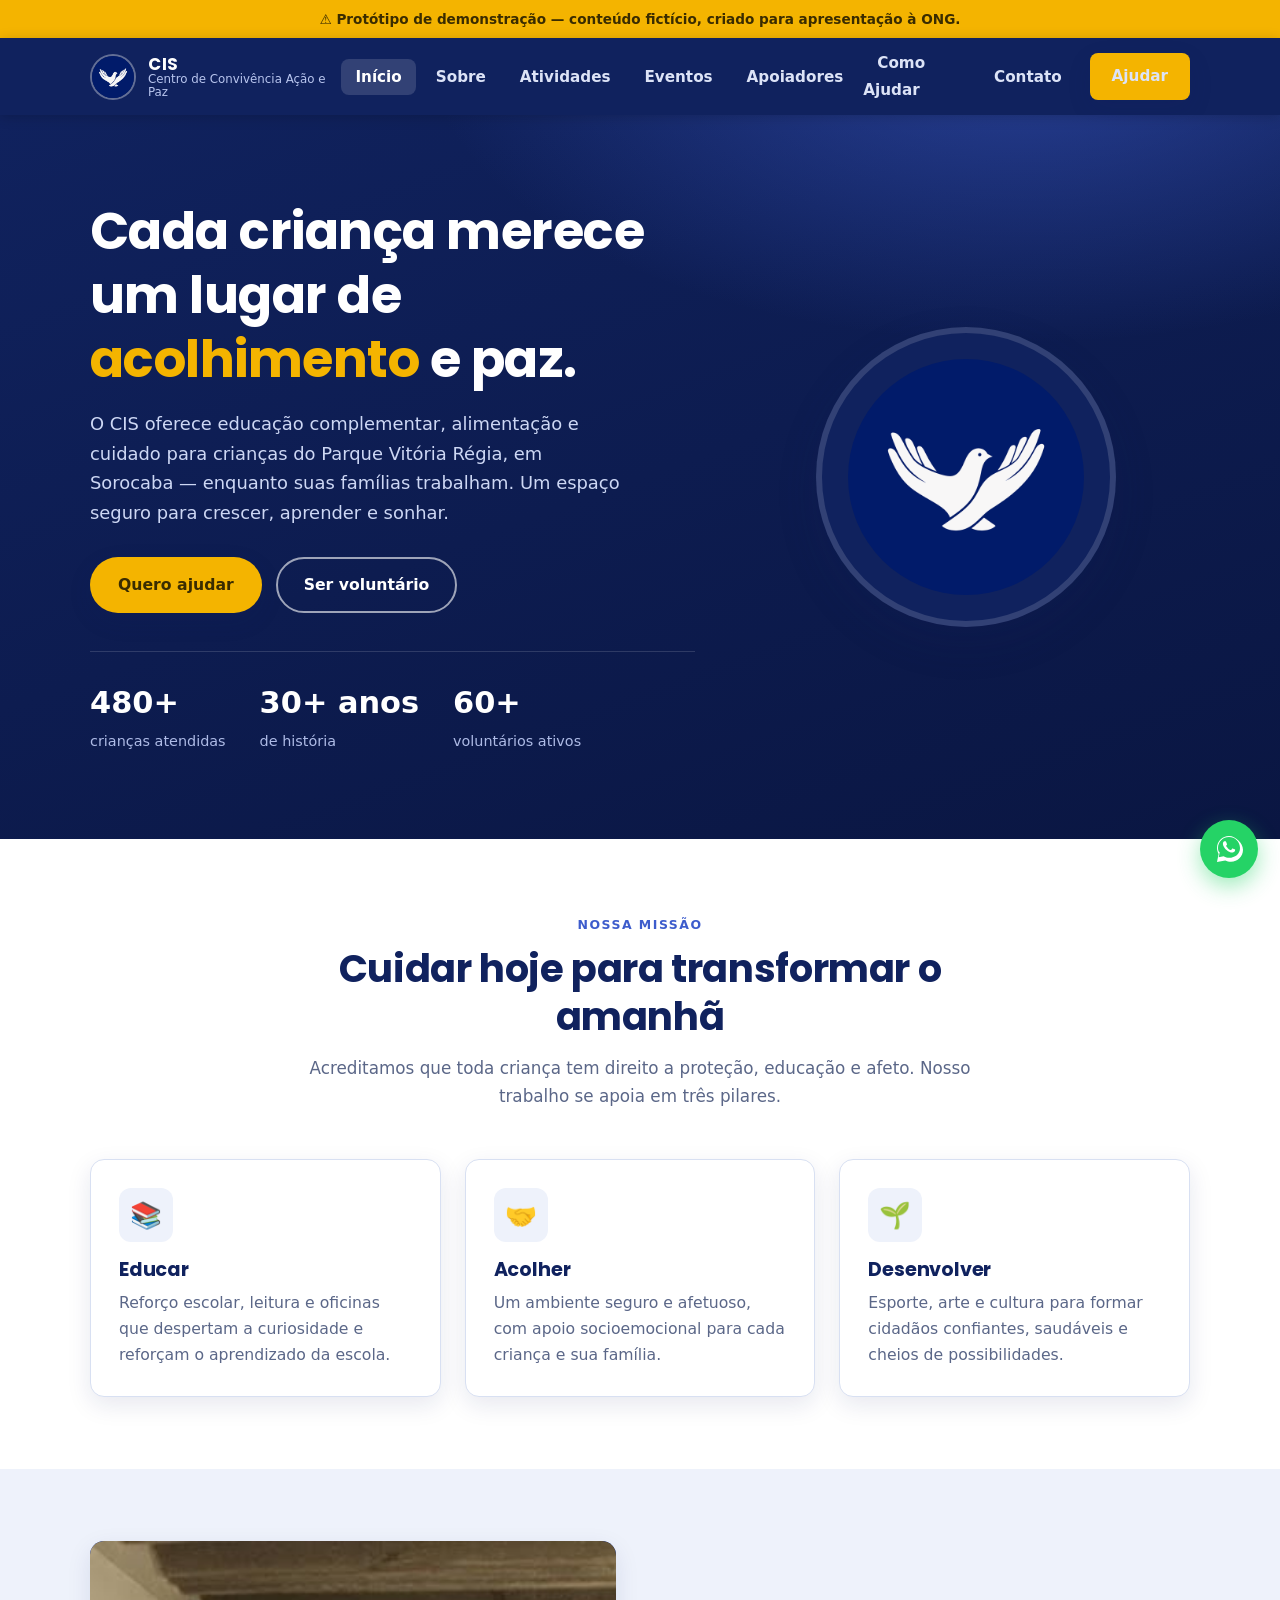
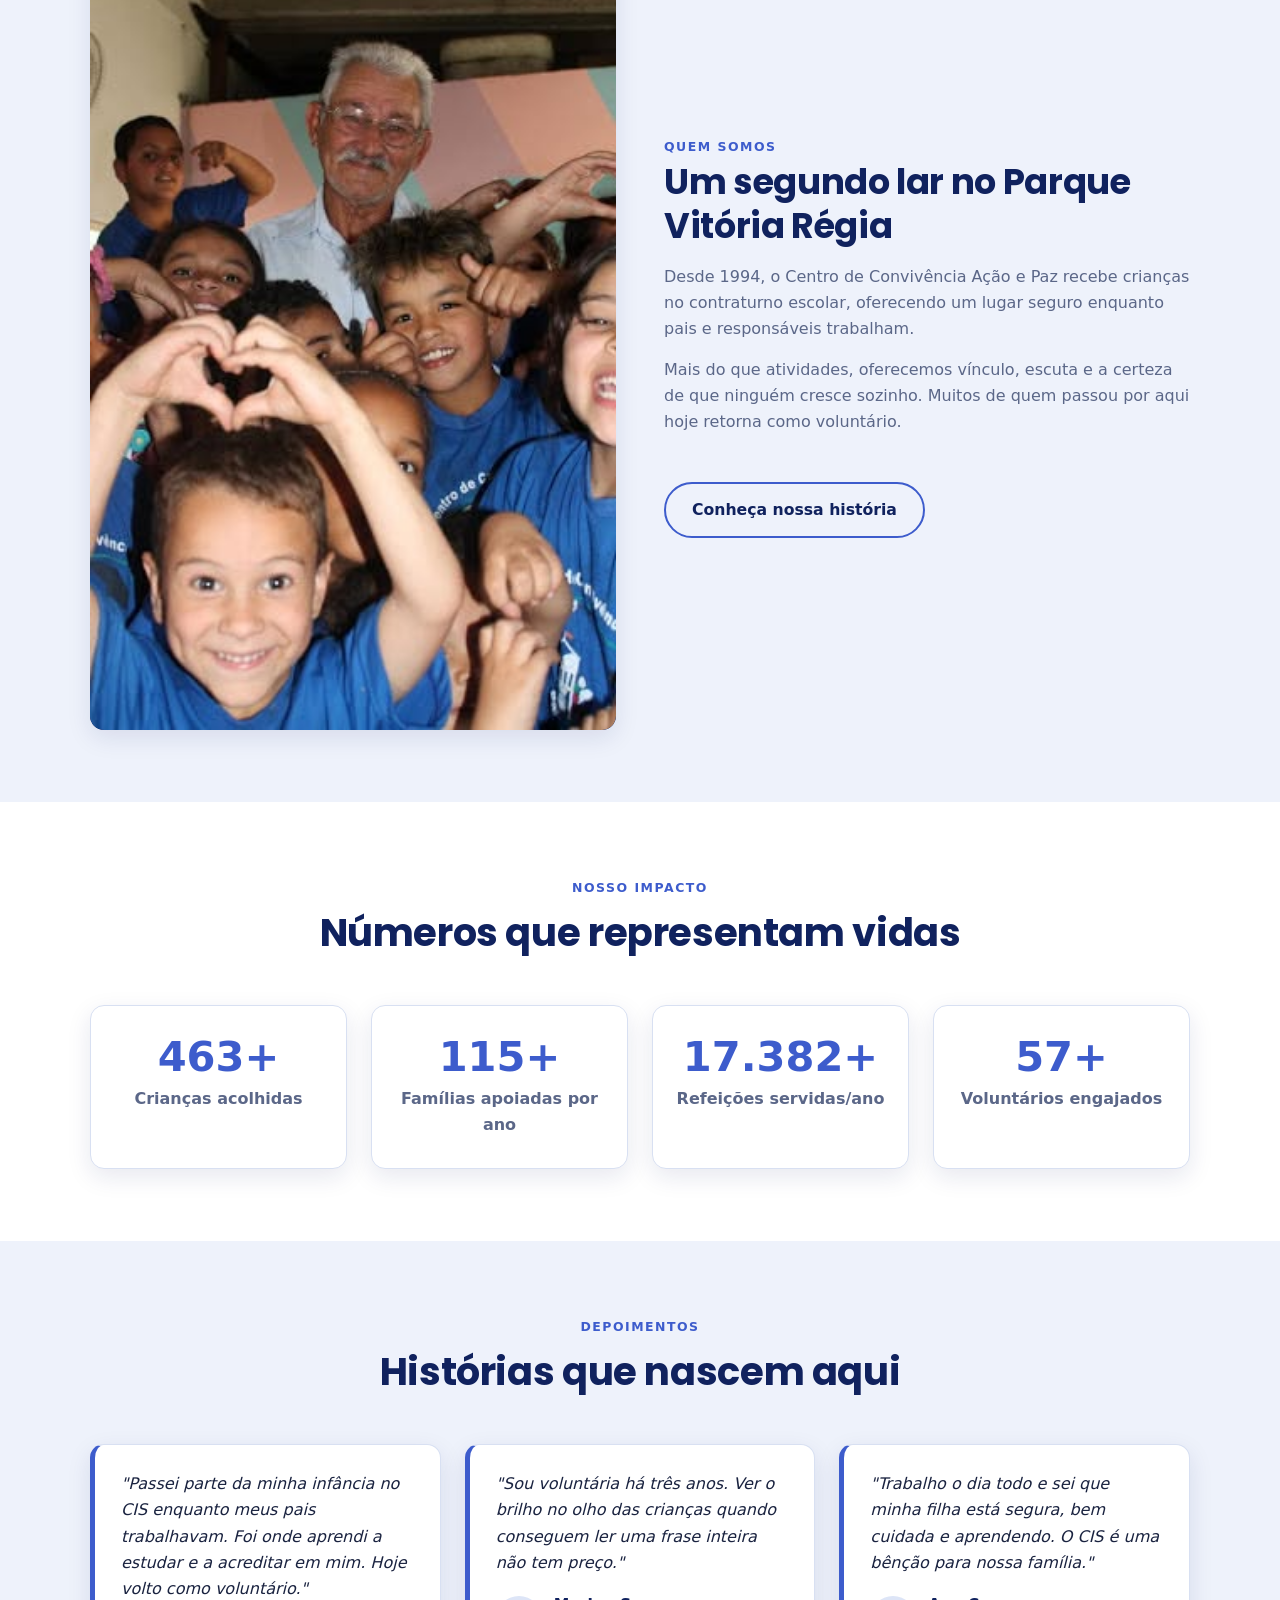
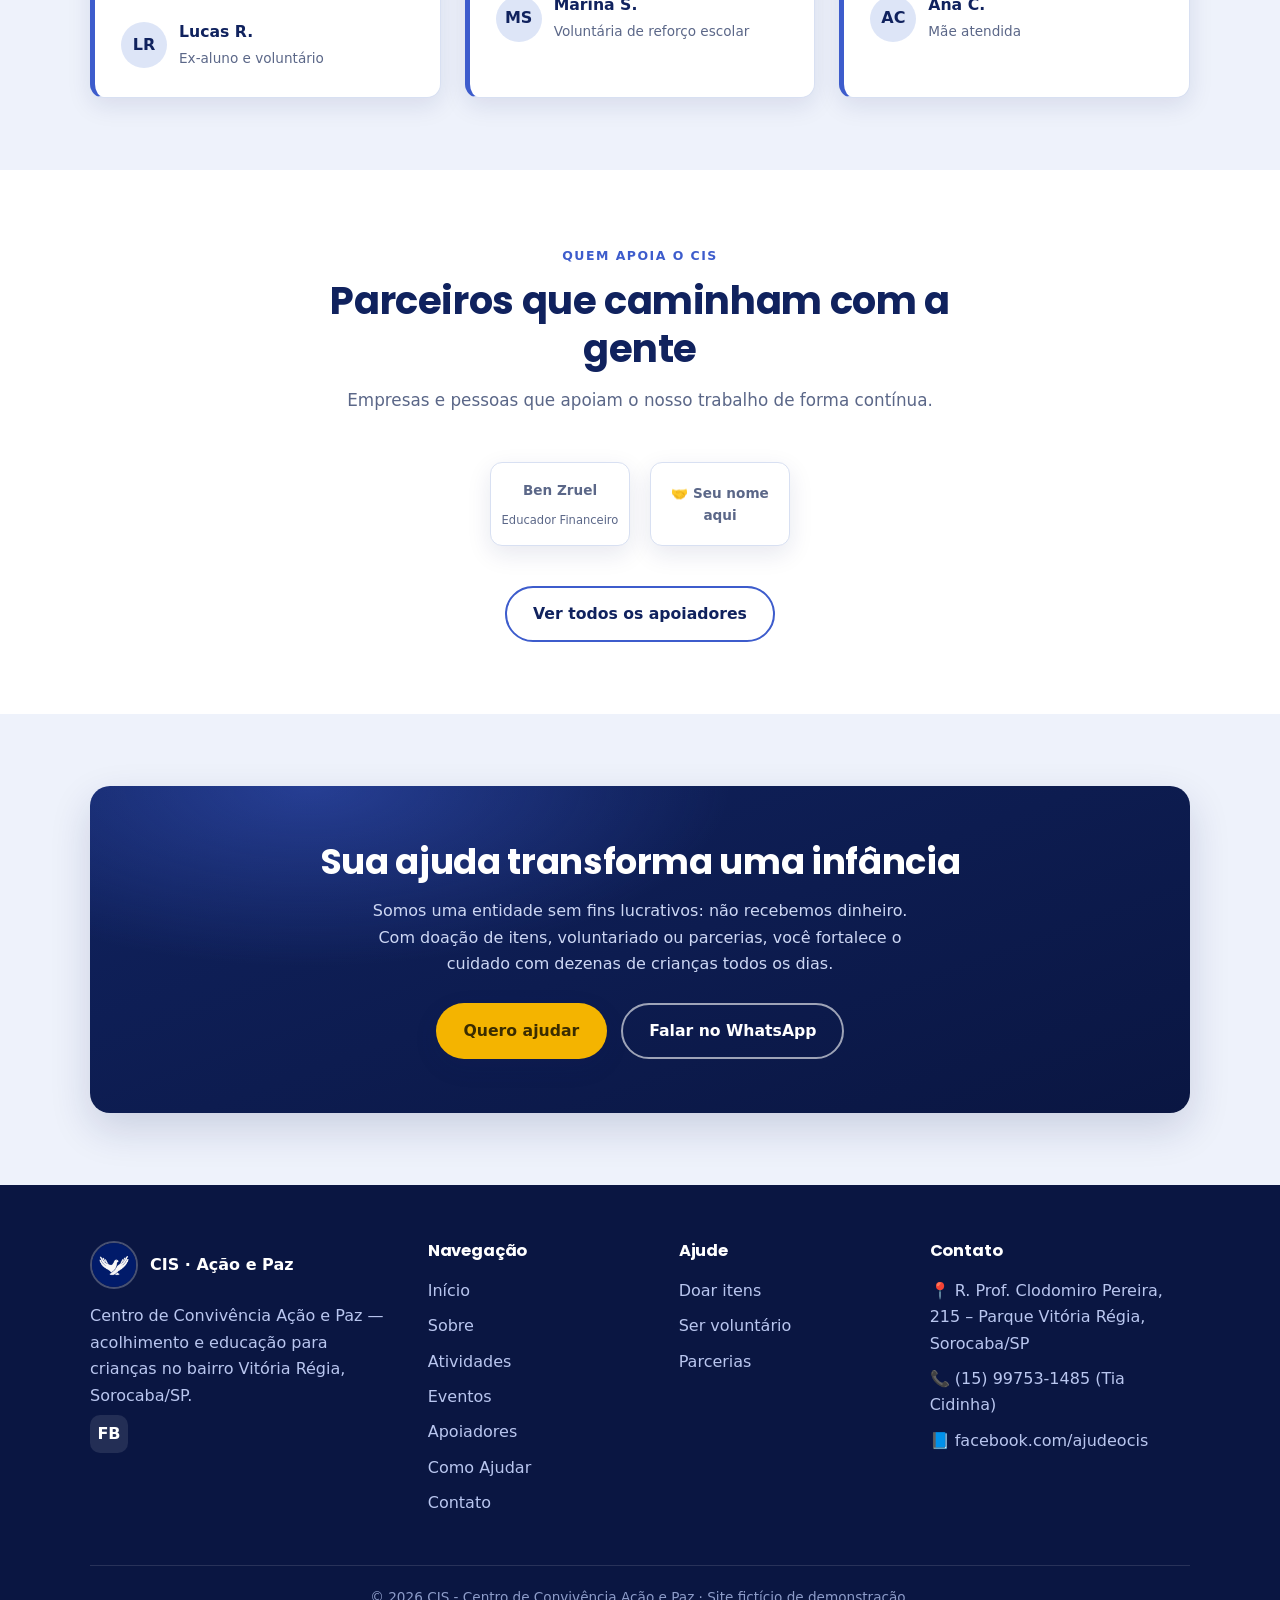
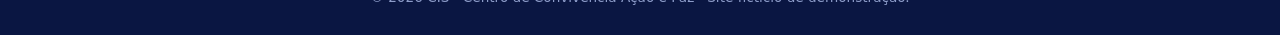
==== index.html @ 0ff36f20 "alteração de estruturas , index, nomes do site" ====
<!DOCTYPE html>
<html lang="pt-BR">
<head>
  <meta charset="UTF-8" />
  <meta name="viewport" content="width=device-width, initial-scale=1.0" />
  <title>Início · CIS - Centro de Convivência Ação e Paz</title>
  <meta name="description" content="Centro de Convivência Ação e Paz — acolhimento, educação e cuidado para crianças. (Site fictício de demonstração.)" />
  <link rel="icon" type="image/png" href="imagens/logo.png" />
  <meta property="og:type" content="website" />
  <meta property="og:locale" content="pt_BR" />
  <meta property="og:site_name" content="CIS - Centro de Convivência Ação e Paz" />
  <meta property="og:title" content="CIS - Centro de Convivência Ação e Paz" />
  <meta property="og:description" content="Acolhimento, educação e cuidado para crianças no Parque Vitória Régia, Sorocaba/SP desde 1994. Conheça e ajude o CIS." />
  <meta property="og:url" content="https://luanrennanb15.github.io/Ong-Centro-de-convivencia-acao-e-paz/" />
  <meta property="og:image" content="https://luanrennanb15.github.io/Ong-Centro-de-convivencia-acao-e-paz/imagens/logo.png" />
  <meta property="og:image:alt" content="Logo do CIS — pomba formada por duas mãos" />
  <meta name="twitter:card" content="summary_large_image" />
  <meta name="twitter:title" content="CIS - Centro de Convivência Ação e Paz" />
  <meta name="twitter:description" content="Acolhimento e cuidado para crianças em Sorocaba/SP desde 1994." />
  <meta name="twitter:image" content="https://luanrennanb15.github.io/Ong-Centro-de-convivencia-acao-e-paz/imagens/logo.png" />
  <script type="application/ld+json">
  {
    "@context": "https://schema.org",
    "@type": "NGO",
    "name": "CIS - Centro de Convivência Ação e Paz",
    "alternateName": "Ação e Paz",
    "url": "https://luanrennanb15.github.io/Ong-Centro-de-convivencia-acao-e-paz/",
    "logo": "https://luanrennanb15.github.io/Ong-Centro-de-convivencia-acao-e-paz/imagens/logo.png",
    "image": "https://luanrennanb15.github.io/Ong-Centro-de-convivencia-acao-e-paz/imagens/logo.png",
    "description": "Entidade sem fins lucrativos que acolhe e cuida de crianças no Parque Vitória Régia, em Sorocaba/SP, desde 1994.",
    "foundingDate": "1994",
    "telephone": "+5515997531485",
    "sameAs": ["https://www.facebook.com/ajudeocis/"],
    "address": {
      "@type": "PostalAddress",
      "streetAddress": "R. Prof. Clodomiro Pereira, 215",
      "addressLocality": "Sorocaba",
      "addressRegion": "SP",
      "postalCode": "18078-369",
      "addressCountry": "BR"
    },
    "areaServed": "Sorocaba, SP"
  }
  </script>
  <link rel="stylesheet" href="css/estilo.css" />
</head>
<body>

  <div class="aviso-proto">⚠️ Protótipo de demonstração — conteúdo fictício, criado para apresentação à ONG.</div>

  <!-- CABEÇALHO -->
  <header class="site-header">
    <nav class="nav">
      <a href="index.html" class="brand">
        <img src="imagens/logo.png" alt="Logo CIS - pomba formada por duas mãos" />
        <span class="brand-text">
          <strong>CIS</strong>
          <span>Centro de Convivência Ação e Paz</span>
        </span>
      </a>
      <button class="nav-toggle" aria-label="Abrir menu"><span></span><span></span><span></span></button>
      <ul class="nav-links">
        <li><a href="index.html" class="active">Início</a></li>
        <li><a href="sobre.html">Sobre</a></li>
        <li><a href="atividades.html">Atividades</a></li><li><a href="eventos.html">Eventos</a></li><li><a href="apoiadores.html">Apoiadores</a></li>
        <li><a href="como-ajudar.html">Como Ajudar</a></li>
        <li><a href="contato.html">Contato</a></li>
        <li><a href="como-ajudar.html" class="btn btn-gold">Ajudar</a></li>
      </ul>
    </nav>
  </header>

  <!-- HERO -->
  <section class="hero">
    <div class="container hero-grid">
      <div>
        <h1>Cada criança merece um lugar de <span class="hl">acolhimento</span> e paz.</h1>
        <p>O CIS oferece educação complementar, alimentação e cuidado para crianças do Parque Vitória Régia, em Sorocaba — enquanto suas famílias trabalham. Um espaço seguro para crescer, aprender e sonhar.</p>
        <div class="hero-cta">
          <a href="como-ajudar.html" class="btn btn-gold">Quero ajudar</a>
          <a href="como-ajudar.html#voluntariado" class="btn btn-outline">Ser voluntário</a>
        </div>
        <div class="hero-stats">
          <div><strong data-count="480" data-suffix="+">0</strong><span>crianças atendidas</span></div>
          <div><strong data-count="30" data-suffix="+ anos">0</strong><span>de história</span></div>
          <div><strong data-count="60" data-suffix="+">0</strong><span>voluntários ativos</span></div>
        </div>
      </div>
      <div class="hero-art">
        <div class="logo-badge">
          <img src="imagens/logo.png" alt="Logo CIS" />
        </div>
      </div>
    </div>
  </section>

  <!-- MISSÃO / PILARES -->
  <section>
    <div class="container">
      <div class="section-head">
        <span class="eyebrow">Nossa missão</span>
        <h2>Cuidar hoje para transformar o amanhã</h2>
        <p>Acreditamos que toda criança tem direito a proteção, educação e afeto. Nosso trabalho se apoia em três pilares.</p>
      </div>
      <div class="grid grid-3">
        <div class="card">
          <div class="ico">📚</div>
          <h3>Educar</h3>
          <p>Reforço escolar, leitura e oficinas que despertam a curiosidade e reforçam o aprendizado da escola.</p>
        </div>
        <div class="card">
          <div class="ico">🤝</div>
          <h3>Acolher</h3>
          <p>Um ambiente seguro e afetuoso, com apoio socioemocional para cada criança e sua família.</p>
        </div>
        <div class="card">
          <div class="ico">🌱</div>
          <h3>Desenvolver</h3>
          <p>Esporte, arte e cultura para formar cidadãos confiantes, saudáveis e cheios de possibilidades.</p>
        </div>
      </div>
    </div>
  </section>

  <!-- SOBRE (resumo) -->
  <section class="section-tint">
    <div class="container split">
      <div class="media" style="padding:0;min-height:340px;">
        <img src="imagens/tiocarlos2.jpg" alt="Tio Carlos rodeado das crianças do CIS, que fazem corações com as mãos" style="width:100%;height:100%;min-height:340px;object-fit:cover;border-radius:var(--radius);" />
      </div>
      <div>
        <span class="eyebrow" style="color:var(--accent);font-weight:700;text-transform:uppercase;letter-spacing:.12em;font-size:.78rem;">Quem somos</span>
        <h2>Um segundo lar no Parque Vitória Régia</h2>
        <p>Desde 1994, o Centro de Convivência Ação e Paz recebe crianças no contraturno escolar, oferecendo um lugar seguro enquanto pais e responsáveis trabalham.</p>
        <p>Mais do que atividades, oferecemos vínculo, escuta e a certeza de que ninguém cresce sozinho. Muitos de quem passou por aqui hoje retorna como voluntário.</p>
        <a href="sobre.html" class="btn btn-outline-navy mt-32">Conheça nossa história</a>
      </div>
    </div>
  </section>

  <!-- IMPACTO -->
  <section>
    <div class="container">
      <div class="section-head">
        <span class="eyebrow">Nosso impacto</span>
        <h2>Números que representam vidas</h2>
      </div>
      <div class="stats">
        <div class="stat"><div class="num" data-count="480" data-suffix="+">0</div><div class="lbl">Crianças acolhidas</div></div>
        <div class="stat"><div class="num" data-count="120" data-suffix="+">0</div><div class="lbl">Famílias apoiadas por ano</div></div>
        <div class="stat"><div class="num" data-count="18000" data-suffix="+">0</div><div class="lbl">Refeições servidas/ano</div></div>
        <div class="stat"><div class="num" data-count="60" data-suffix="+">0</div><div class="lbl">Voluntários engajados</div></div>
      </div>
    </div>
  </section>

  <!-- DEPOIMENTOS -->
  <section class="section-tint">
    <div class="container">
      <div class="section-head">
        <span class="eyebrow">Depoimentos</span>
        <h2>Histórias que nascem aqui</h2>
      </div>
      <div class="grid grid-3">
        <div class="quote">
          <p>"Passei parte da minha infância no CIS enquanto meus pais trabalhavam. Foi onde aprendi a estudar e a acreditar em mim. Hoje volto como voluntário."</p>
          <div class="who"><div class="av">LR</div><div><strong>Lucas R.</strong><span>Ex-aluno e voluntário</span></div></div>
        </div>
        <div class="quote">
          <p>"Sou voluntária há três anos. Ver o brilho no olho das crianças quando conseguem ler uma frase inteira não tem preço."</p>
          <div class="who"><div class="av">MS</div><div><strong>Marina S.</strong><span>Voluntária de reforço escolar</span></div></div>
        </div>
        <div class="quote">
          <p>"Trabalho o dia todo e sei que minha filha está segura, bem cuidada e aprendendo. O CIS é uma bênção para nossa família."</p>
          <div class="who"><div class="av">AC</div><div><strong>Ana C.</strong><span>Mãe atendida</span></div></div>
        </div>
      </div>
    </div>
  </section>

  <!-- QUEM APOIA -->
  <section>
    <div class="container">
      <div class="section-head">
        <span class="eyebrow">Quem apoia o CIS</span>
        <h2>Parceiros que caminham com a gente</h2>
        <p>Empresas e pessoas que apoiam o nosso trabalho de forma contínua.</p>
      </div>
      <div class="partners-strip">
        <div class="partner-logo">Ben Zruel<br /><span style="font-weight:400;font-size:.72rem;color:var(--muted);">Educador Financeiro</span></div>
        <div class="partner-logo" style="color:var(--muted);">🤝 Seu nome aqui</div>
      </div>
      <div class="text-center mt-40"><a href="apoiadores.html" class="btn btn-outline-navy">Ver todos os apoiadores</a></div>
    </div>
  </section>

  <!-- CTA -->
  <section class="section-tint">
    <div class="container">
      <div class="cta-band">
        <h2>Sua ajuda transforma uma infância</h2>
        <p>Somos uma entidade sem fins lucrativos: não recebemos dinheiro. Com doação de itens, voluntariado ou parcerias, você fortalece o cuidado com dezenas de crianças todos os dias.</p>
        <div class="hero-cta">
          <a href="como-ajudar.html" class="btn btn-gold">Quero ajudar</a>
          <a href="https://wa.me/5515997531485?text=Ol%C3%A1!%20Entrei%20no%20site%20do%20CIS%20e%20gostaria%20de%20conversar." target="_blank" rel="noopener" class="btn btn-outline">Falar no WhatsApp</a>
        </div>
      </div>
    </div>
  </section>

  <!-- RODAPÉ -->
  <footer class="site-footer">
    <div class="container">
      <div class="footer-grid">
        <div>
          <div class="footer-brand">
            <img src="imagens/logo.png" alt="Logo CIS" />
            <strong>CIS · Ação e Paz</strong>
          </div>
          <p>Centro de Convivência Ação e Paz — acolhimento e educação para crianças no bairro Vitória Régia, Sorocaba/SP.</p>
          <div class="socials">
            <a href="https://www.facebook.com/ajudeocis/" target="_blank" rel="noopener" title="Facebook do CIS">FB</a>
          </div>
        </div>
        <div>
          <h4>Navegação</h4>
          <ul>
            <li><a href="index.html">Início</a></li>
            <li><a href="sobre.html">Sobre</a></li>
            <li><a href="atividades.html">Atividades</a></li><li><a href="eventos.html">Eventos</a></li><li><a href="apoiadores.html">Apoiadores</a></li>
            <li><a href="como-ajudar.html">Como Ajudar</a></li>
            <li><a href="contato.html">Contato</a></li>
          </ul>
        </div>
        <div>
          <h4>Ajude</h4>
          <ul>
            <li><a href="como-ajudar.html#itens">Doar itens</a></li>
            <li><a href="como-ajudar.html#voluntariado">Ser voluntário</a></li>
            <li><a href="como-ajudar.html#parcerias">Parcerias</a></li>
          </ul>
        </div>
        <div>
          <h4>Contato</h4>
          <ul>
            <li>📍 R. Prof. Clodomiro Pereira, 215 – Parque Vitória Régia, Sorocaba/SP</li>
            <li>📞 <a href="https://wa.me/5515997531485" target="_blank" rel="noopener">(15) 99753-1485</a> (Tia Cidinha)</li>
            <li>📘 <a href="https://www.facebook.com/ajudeocis/" target="_blank" rel="noopener">facebook.com/ajudeocis</a></li>
          </ul>
        </div>
      </div>
      <div class="footer-bottom">
        © <span id="ano">2026</span> CIS - Centro de Convivência Ação e Paz · Site fictício de demonstração.
      </div>
    </div>
  </footer>

  <!-- WHATSAPP FLUTUANTE -->
  <a class="whatsapp-float" href="https://wa.me/5515997531485?text=Ol%C3%A1!%20Vim%20pelo%20site%20do%20CIS%20e%20gostaria%20de%20ajudar." target="_blank" rel="noopener" title="Fale com o CIS no WhatsApp (Tia Cidinha)">
    <svg viewBox="0 0 32 32"><path d="M16 3C9.4 3 4 8.4 4 15c0 2.1.6 4.1 1.6 5.9L4 29l8.3-1.6c1.7.9 3.6 1.4 5.7 1.4 6.6 0 12-5.4 12-12S22.6 3 16 3zm0 21.8c-1.8 0-3.5-.5-5-1.3l-.4-.2-4.9 1 1-4.8-.3-.4C5.5 18.4 5 16.7 5 15 5 8.9 9.9 4 16 4s11 4.9 11 11-4.9 9.8-11 9.8zm6-8.2c-.3-.2-1.9-1-2.2-1.1-.3-.1-.5-.2-.7.2-.2.3-.8 1-.9 1.2-.2.2-.3.2-.6.1-.3-.2-1.4-.5-2.6-1.6-1-.9-1.6-1.9-1.8-2.3-.2-.3 0-.5.1-.6.1-.1.3-.3.4-.5.1-.2.2-.3.3-.5.1-.2 0-.4 0-.5-.1-.2-.7-1.7-1-2.3-.2-.6-.5-.5-.7-.5h-.6c-.2 0-.5.1-.8.4-.3.3-1 1-1 2.5s1.1 2.9 1.2 3.1c.2.2 2.1 3.3 5.1 4.6.7.3 1.3.5 1.7.6.7.2 1.4.2 1.9.1.6-.1 1.9-.8 2.1-1.5.3-.7.3-1.4.2-1.5-.1-.2-.3-.2-.6-.4z"/></svg>
  </a>

  <script src="js/script.js"></script>
</body>
</html>
---- css/estilo.css ----
@import url('https://fonts.googleapis.com/css2?family=Poppins:wght@500;600;700;800&display=swap');

/* =========================================================
   CIS - Centro de Convivência Ação e Paz
   Folha de estilo compartilhada (protótipo fictício)
   Paleta: azul-marinho + branco
   ========================================================= */

:root {
  --navy:        #10225e;   /* azul-marinho principal (fundo da logo) */
  --navy-dark:   #0a1642;   /* azul mais escuro (rodapé, hover) */
  --navy-soft:   #1c3488;   /* azul médio */
  --accent:      #3d5ccc;   /* azul de destaque (botões/links) */
  --accent-2:    #f4b400;   /* dourado suave para chamadas de doação */
  --tint:        #eef2fb;   /* fundo claro azulado */
  --tint-2:      #dde5f7;
  --text:        #1a2340;   /* texto principal */
  --muted:       #5b6788;   /* texto secundário */
  --white:       #ffffff;
  --border:      #d8e0f2;
  --shadow:      0 8px 24px rgba(16, 34, 94, .10);
  --shadow-lg:   0 16px 40px rgba(16, 34, 94, .16);
  --radius:      14px;
  --maxw:        1140px;
  --whatsapp:    #25d366;
  --font-head:   "Poppins", "Segoe UI", system-ui, sans-serif;
}

/* ---------- Reset básico ---------- */
* { margin: 0; padding: 0; box-sizing: border-box; }

html { scroll-behavior: smooth; }

body {
  font-family: "Segoe UI", system-ui, -apple-system, Roboto, Arial, sans-serif;
  color: var(--text);
  background: var(--white);
  line-height: 1.65;
  -webkit-font-smoothing: antialiased;
  overflow-x: clip;            /* impede rolagem/corte horizontal sem quebrar o cabeçalho fixo */
  overflow-wrap: break-word;   /* quebra palavras muito longas (e-mails, links) no lugar de estourar */
}

img { max-width: 100%; display: block; }

a { color: var(--accent); text-decoration: none; }
a:hover { text-decoration: underline; }

h1, h2, h3, h4 { line-height: 1.25; color: var(--navy); font-weight: 700; font-family: var(--font-head); letter-spacing: -.01em; }

.container {
  width: 100%;
  max-width: var(--maxw);
  margin: 0 auto;
  padding: 0 20px;
}

section { padding: 72px 0; }

.section-tint { background: var(--tint); }

.section-head { text-align: center; max-width: 720px; margin: 0 auto 48px; }
.section-head .eyebrow {
  display: inline-block;
  color: var(--accent);
  font-weight: 700;
  letter-spacing: .12em;
  text-transform: uppercase;
  font-size: .78rem;
  margin-bottom: 10px;
}
.section-head h2 { font-size: clamp(1.7rem, 3.4vw, 2.4rem); }
.section-head p { color: var(--muted); margin-top: 14px; font-size: 1.05rem; }

/* ---------- Aviso de protótipo ---------- */
.aviso-proto {
  background: var(--accent-2);
  color: #3a2c00;
  text-align: center;
  font-size: .85rem;
  font-weight: 600;
  padding: 8px 16px;
}

/* ---------- Botões ---------- */
.btn {
  display: inline-block;
  padding: 13px 26px;
  border-radius: 999px;
  font-weight: 700;
  font-size: .98rem;
  cursor: pointer;
  border: 2px solid transparent;
  transition: transform .15s ease, box-shadow .15s ease, background .2s ease;
  text-align: center;
}
.btn:hover { text-decoration: none; transform: translateY(-2px); }
.btn-primary { background: var(--accent); color: #fff; box-shadow: var(--shadow); }
.btn-primary:hover { background: var(--navy-soft); }
.btn-gold { background: var(--accent-2); color: #3a2c00; box-shadow: var(--shadow); }
.btn-gold:hover { background: #e0a600; }
.btn-outline { background: transparent; color: #fff; border-color: rgba(255,255,255,.6); }
.btn-outline:hover { background: rgba(255,255,255,.12); }
.btn-outline-navy { background: transparent; color: var(--navy); border-color: var(--accent); }
.btn-outline-navy:hover { background: var(--accent); color: #fff; }

/* ---------- Cabeçalho / Navegação ---------- */
.site-header {
  position: sticky;
  top: 0;
  z-index: 100;
  background: var(--navy);
  box-shadow: 0 2px 12px rgba(0,0,0,.18);
}
.nav {
  display: flex;
  align-items: center;
  justify-content: space-between;
  padding: 12px 20px;
  max-width: var(--maxw);
  margin: 0 auto;
}
.brand { display: flex; align-items: center; gap: 12px; }
.brand img {
  width: 46px; height: 46px;
  border-radius: 50%;
  border: 2px solid rgba(255,255,255,.35);
  background: var(--navy);
}
.brand .brand-text { display: flex; flex-direction: column; line-height: 1.1; }
.brand .brand-text strong { color: #fff; font-size: 1.05rem; letter-spacing: .5px; font-family: var(--font-head); }
.brand .brand-text span { color: #b9c6ef; font-size: .74rem; }

.nav-links { display: flex; align-items: center; gap: 6px; list-style: none; }
.nav-links a {
  color: #dce3f7;
  padding: 9px 14px;
  border-radius: 8px;
  font-weight: 600;
  font-size: .95rem;
  transition: background .2s, color .2s;
}
.nav-links a:hover { background: rgba(255,255,255,.10); color: #fff; text-decoration: none; }
.nav-links a.active { color: #fff; background: rgba(255,255,255,.14); }
.nav-links .btn { padding: 9px 20px; margin-left: 8px; }

.nav-toggle {
  display: none;
  flex-direction: column;
  gap: 5px;
  background: none;
  border: 0;
  cursor: pointer;
  padding: 6px;
}
.nav-toggle span {
  width: 26px; height: 3px;
  background: #fff;
  border-radius: 2px;
  transition: .3s;
}

/* ---------- Hero ---------- */
.hero {
  background:
    radial-gradient(1000px 500px at 80% -10%, rgba(61,92,204,.55), transparent 60%),
    linear-gradient(160deg, var(--navy) 0%, var(--navy-dark) 100%);
  color: #fff;
  padding: 84px 0;
  overflow: hidden;
}
.hero-grid {
  display: grid;
  grid-template-columns: 1.15fr .85fr;
  gap: 48px;
  align-items: center;
}
.hero h1 {
  color: #fff;
  font-size: clamp(2rem, 4.6vw, 3.2rem);
  margin-bottom: 18px;
}
.hero h1 .hl { color: var(--accent-2); }
.hero p { color: #cdd7f4; font-size: 1.12rem; max-width: 540px; margin-bottom: 30px; }
.hero-cta { display: flex; flex-wrap: wrap; gap: 14px; }
.hero-art { display: flex; justify-content: center; }
.hero-art .logo-badge {
  width: 300px; height: 300px;
  border-radius: 50%;
  background: var(--navy);
  border: 6px solid rgba(255,255,255,.14);
  box-shadow: var(--shadow-lg);
  display: grid;
  place-items: center;
  padding: 26px;
}
.hero-art .logo-badge img { width: 100%; border-radius: 50%; }

/* faixa de mini-estatísticas do hero */
.hero-stats {
  display: flex;
  flex-wrap: wrap;
  gap: 34px;
  margin-top: 38px;
  padding-top: 26px;
  border-top: 1px solid rgba(255,255,255,.14);
}
.hero-stats div strong { display: block; font-size: 1.9rem; color: #fff; }
.hero-stats div span { color: #aebbe6; font-size: .9rem; }

/* ---------- Cards genéricos ---------- */
.grid { display: grid; gap: 24px; }
.grid-2 { grid-template-columns: repeat(2, 1fr); }
.grid-3 { grid-template-columns: repeat(3, 1fr); }
.grid-4 { grid-template-columns: repeat(4, 1fr); }

.card {
  background: #fff;
  border: 1px solid var(--border);
  border-radius: var(--radius);
  padding: 28px;
  box-shadow: var(--shadow);
  transition: transform .18s ease, box-shadow .18s ease;
}
.card:hover { transform: translateY(-4px); box-shadow: var(--shadow-lg); }
.card .ico {
  width: 54px; height: 54px;
  border-radius: 12px;
  background: var(--tint);
  color: var(--accent);
  display: grid; place-items: center;
  font-size: 1.6rem;
  margin-bottom: 16px;
}
.card h3 { font-size: 1.2rem; margin-bottom: 8px; }
.card p { color: var(--muted); font-size: .98rem; }

/* ---------- Bloco imagem + texto ---------- */
.split {
  display: grid;
  grid-template-columns: 1fr 1fr;
  gap: 48px;
  align-items: center;
}
.split .media {
  background: linear-gradient(160deg, var(--navy-soft), var(--navy));
  border-radius: var(--radius);
  min-height: 320px;
  display: grid;
  place-items: center;
  color: #fff;
  box-shadow: var(--shadow);
  position: relative;
  overflow: hidden;
}
.split .media img { border-radius: var(--radius); }
.split .media .ph {
  color: #cdd7f4;
  text-align: center;
  padding: 20px;
  font-size: .95rem;
}
.split h2 { font-size: clamp(1.6rem, 3vw, 2.2rem); margin-bottom: 16px; }
.split p { color: var(--muted); margin-bottom: 14px; }

.lead { font-size: 1.1rem; color: var(--muted); }

/* lista com marcador de check */
.check-list { list-style: none; margin: 18px 0; }
.check-list li {
  position: relative;
  padding-left: 30px;
  margin-bottom: 12px;
  color: var(--text);
}
.check-list li::before {
  content: "✓";
  position: absolute; left: 0; top: 0;
  width: 20px; height: 20px;
  background: var(--accent);
  color: #fff;
  border-radius: 50%;
  font-size: .75rem;
  display: grid; place-items: center;
  margin-top: 4px;
}

/* ---------- Números de impacto ---------- */
.stats {
  display: grid;
  grid-template-columns: repeat(4, 1fr);
  gap: 24px;
  text-align: center;
}
.stat {
  background: #fff;
  border-radius: var(--radius);
  padding: 30px 18px;
  border: 1px solid var(--border);
  box-shadow: var(--shadow);
}
.stat .num { font-size: 2.6rem; font-weight: 800; color: var(--accent); line-height: 1; }
.stat .lbl { color: var(--muted); margin-top: 8px; font-weight: 600; }

/* ---------- Galeria ---------- */
.gallery { display: grid; grid-template-columns: repeat(3, 1fr); gap: 16px; }
.gallery .g-item {
  aspect-ratio: 4 / 3;
  border-radius: var(--radius);
  background: linear-gradient(160deg, var(--navy-soft), var(--navy));
  display: grid; place-items: center;
  color: #b9c6ef;
  font-size: .9rem;
  text-align: center;
  padding: 12px;
  box-shadow: var(--shadow);
}

/* ---------- Depoimentos ---------- */
.quote {
  background: #fff;
  border: 1px solid var(--border);
  border-left: 5px solid var(--accent);
  border-radius: var(--radius);
  padding: 26px;
  box-shadow: var(--shadow);
}
.quote p { font-style: italic; color: var(--text); margin-bottom: 16px; }
.quote .who { display: flex; align-items: center; gap: 12px; }
.quote .who .av {
  width: 46px; height: 46px; border-radius: 50%;
  background: var(--tint-2); color: var(--navy);
  display: grid; place-items: center; font-weight: 700;
}
.quote .who strong { display: block; color: var(--navy); font-size: .98rem; }
.quote .who span { color: var(--muted); font-size: .85rem; }

/* ---------- Transparência (barras) ---------- */
.bars { max-width: 640px; margin: 0 auto; }
.bar-row { margin-bottom: 20px; }
.bar-row .bar-top { display: flex; justify-content: space-between; margin-bottom: 6px; font-weight: 600; }
.bar-track { background: var(--tint-2); border-radius: 999px; height: 14px; overflow: hidden; }
.bar-fill {
  height: 100%;
  background: linear-gradient(90deg, var(--accent), var(--navy-soft));
  border-radius: 999px;
  width: 0;
  transition: width 1.2s ease;
}

/* ---------- FAQ (acordeão) ---------- */
.faq { max-width: 800px; margin: 0 auto; }
.faq-item {
  background: #fff;
  border: 1px solid var(--border);
  border-radius: 12px;
  margin-bottom: 12px;
  overflow: hidden;
}
.faq-q {
  width: 100%;
  text-align: left;
  background: none;
  border: 0;
  padding: 18px 22px;
  font-size: 1.02rem;
  font-weight: 600;
  color: var(--navy);
  cursor: pointer;
  display: flex;
  justify-content: space-between;
  align-items: center;
  gap: 16px;
}
.faq-q .plus { font-size: 1.4rem; color: var(--accent); transition: transform .25s; flex-shrink: 0; }
.faq-item.open .faq-q .plus { transform: rotate(45deg); }
.faq-a { max-height: 0; overflow: hidden; transition: max-height .3s ease; }
.faq-a p { padding: 0 22px 20px; color: var(--muted); }

/* ---------- CTA em destaque ---------- */
.cta-band {
  background:
    radial-gradient(700px 300px at 20% 0%, rgba(61,92,204,.5), transparent 60%),
    linear-gradient(160deg, var(--navy) 0%, var(--navy-dark) 100%);
  color: #fff;
  text-align: center;
  border-radius: 20px;
  padding: 54px 30px;
  box-shadow: var(--shadow-lg);
}
.cta-band h2 { color: #fff; font-size: clamp(1.6rem, 3vw, 2.2rem); margin-bottom: 14px; }
.cta-band p { color: #cdd7f4; max-width: 560px; margin: 0 auto 26px; }
.cta-band .hero-cta { justify-content: center; }

/* ---------- Formulários ---------- */
.form-card {
  background: #fff;
  border: 1px solid var(--border);
  border-radius: var(--radius);
  padding: 32px;
  box-shadow: var(--shadow);
}
.form-row { display: grid; grid-template-columns: 1fr 1fr; gap: 18px; }
.field { margin-bottom: 18px; }
.field label { display: block; font-weight: 600; margin-bottom: 6px; font-size: .95rem; }
.field input,
.field select,
.field textarea {
  width: 100%;
  padding: 12px 14px;
  border: 1px solid var(--border);
  border-radius: 10px;
  font-size: 1rem;
  font-family: inherit;
  background: #fbfcff;
  transition: border .2s, box-shadow .2s;
}
.field input:focus,
.field select:focus,
.field textarea:focus {
  outline: none;
  border-color: var(--accent);
  box-shadow: 0 0 0 3px rgba(61,92,204,.15);
}
.field textarea { resize: vertical; min-height: 120px; }
.form-msg {
  display: none;
  margin-top: 16px;
  padding: 14px 16px;
  border-radius: 10px;
  background: #e6f7ec;
  color: #1c7a3d;
  font-weight: 600;
  border: 1px solid #b7e6c7;
}
.form-msg.show { display: block; }

/* ---------- Caixa de contato / Pix ---------- */
.info-list { list-style: none; }
.info-list li { display: flex; gap: 14px; margin-bottom: 20px; align-items: flex-start; }
.info-list .ico {
  width: 46px; height: 46px; flex-shrink: 0;
  border-radius: 12px; background: var(--tint); color: var(--accent);
  display: grid; place-items: center; font-size: 1.3rem;
}
.info-list strong { display: block; color: var(--navy); }
.info-list span { color: var(--muted); }

.pix-box {
  background: var(--tint);
  border: 1px dashed var(--accent);
  border-radius: var(--radius);
  padding: 22px;
  margin-top: 10px;
}
.pix-box strong { color: var(--navy); }
.pix-key {
  font-family: "Courier New", monospace;
  background: #fff;
  border: 1px solid var(--border);
  border-radius: 8px;
  padding: 10px 14px;
  display: inline-block;
  margin-top: 8px;
  font-weight: 700;
  color: var(--navy);
}

/* ---------- Botão flutuante WhatsApp ---------- */
.whatsapp-float {
  position: fixed;
  right: 22px;
  bottom: 22px;
  width: 58px;
  height: 58px;
  border-radius: 50%;
  background: var(--whatsapp);
  color: #fff;
  display: grid;
  place-items: center;
  box-shadow: 0 8px 22px rgba(37,211,102,.45);
  z-index: 200;
  transition: transform .2s;
}
.whatsapp-float:hover { transform: scale(1.08); text-decoration: none; }
.whatsapp-float svg { width: 32px; height: 32px; fill: #fff; }

/* ---------- Rodapé ---------- */
.site-footer {
  background: var(--navy-dark);
  color: #b9c6ef;
  padding: 56px 0 26px;
}
.footer-grid {
  display: grid;
  grid-template-columns: 1.4fr 1fr 1fr 1.2fr;
  gap: 34px;
}
.footer-grid h4 { color: #fff; margin-bottom: 16px; font-size: 1.02rem; }
.footer-brand { display: flex; align-items: center; gap: 12px; margin-bottom: 14px; }
.footer-brand img { width: 48px; height: 48px; border-radius: 50%; border: 2px solid rgba(255,255,255,.25); }
.footer-brand strong { color: #fff; }
.footer-grid ul { list-style: none; }
.footer-grid ul li { margin-bottom: 9px; }
.footer-grid a { color: #b9c6ef; }
.footer-grid a:hover { color: #fff; }
.socials { display: flex; gap: 10px; margin-top: 6px; }
.socials a {
  width: 38px; height: 38px; border-radius: 10px;
  background: rgba(255,255,255,.10);
  display: grid; place-items: center; color: #fff;
  font-weight: 700;
}
.socials a:hover { background: var(--accent); text-decoration: none; }
.footer-bottom {
  border-top: 1px solid rgba(255,255,255,.12);
  margin-top: 40px;
  padding-top: 20px;
  text-align: center;
  font-size: .85rem;
  color: #8d9cc9;
}

/* ---------- Cabeçalho de página interna ---------- */
.page-hero {
  background:
    radial-gradient(800px 400px at 85% -20%, rgba(61,92,204,.5), transparent 60%),
    linear-gradient(160deg, var(--navy) 0%, var(--navy-dark) 100%);
  color: #fff;
  padding: 66px 0;
  text-align: center;
}
.page-hero h1 { color: #fff; font-size: clamp(2rem, 4vw, 2.8rem); }
.page-hero p { color: #cdd7f4; max-width: 620px; margin: 14px auto 0; font-size: 1.08rem; }
.breadcrumb { color: #9fb0e0; font-size: .85rem; margin-bottom: 12px; }
.breadcrumb a { color: #cdd7f4; }

/* ---------- Utilitários ---------- */
.text-center { text-align: center; }
.mt-32 { margin-top: 32px; }
.mt-40 { margin-top: 40px; }

/* ---------- Eventos ---------- */
.ev-month {
  display: inline-block;
  background: var(--tint);
  color: var(--accent);
  font-weight: 700;
  font-size: .74rem;
  letter-spacing: .06em;
  text-transform: uppercase;
  padding: 4px 12px;
  border-radius: 999px;
  margin-bottom: 12px;
}
.ev-list { display: grid; gap: 18px; max-width: 820px; margin: 0 auto; }
.event-card {
  display: flex;
  gap: 18px;
  align-items: flex-start;
  background: #fff;
  border: 1px solid var(--border);
  border-radius: var(--radius);
  padding: 20px 22px;
  box-shadow: var(--shadow);
  transition: transform .18s ease, box-shadow .18s ease;
}
.event-card:hover { transform: translateY(-3px); box-shadow: var(--shadow-lg); }
.event-date {
  flex-shrink: 0;
  width: 72px;
  text-align: center;
  background: var(--navy);
  color: #fff;
  border-radius: 12px;
  padding: 12px 6px;
}
.event-date .d { font-size: 1.7rem; font-weight: 800; line-height: 1; display: block; }
.event-date .m { font-size: .72rem; text-transform: uppercase; letter-spacing: .08em; color: #b9c6ef; }
.event-body h3 { margin-bottom: 6px; }
.event-body p { color: var(--muted); margin-bottom: 10px; }
.event-tag {
  display: inline-block;
  font-size: .75rem;
  font-weight: 700;
  padding: 3px 12px;
  border-radius: 999px;
}
.event-tag.org  { background: var(--tint);  color: var(--accent); }
.event-tag.soon { background: #e6f7ec; color: #1c7a3d; }
.event-tag.past { background: #eef0f4; color: #5b6788; }

/* ---------- Apoiadores ---------- */
.partners-strip {
  display: flex;
  flex-wrap: wrap;
  justify-content: center;
  align-items: center;
  gap: 20px;
}
.partner-logo {
  width: 140px;
  height: 84px;
  background: #fff;
  border: 1px solid var(--border);
  border-radius: 12px;
  display: grid;
  place-items: center;
  color: var(--muted);
  font-weight: 700;
  box-shadow: var(--shadow);
  padding: 10px;
  text-align: center;
  font-size: .85rem;
}
.partner-card { text-align: center; }
.partner-card .logo-box {
  width: 100%;
  height: 120px;
  background: var(--tint);
  border-radius: 12px;
  display: grid;
  place-items: center;
  color: var(--accent);
  font-weight: 700;
  margin-bottom: 16px;
  font-size: .95rem;
}
.partner-card .logo-box img { max-height: 96px; width: auto; border-radius: 8px; }
.partner-card .since {
  display: inline-block;
  background: var(--tint);
  color: var(--accent);
  font-weight: 700;
  font-size: .74rem;
  letter-spacing: .05em;
  text-transform: uppercase;
  padding: 3px 12px;
  border-radius: 999px;
  margin-bottom: 10px;
}
.friends {
  display: flex;
  flex-wrap: wrap;
  gap: 10px;
  justify-content: center;
  max-width: 820px;
  margin: 0 auto;
}
.friend-chip {
  background: #fff;
  border: 1px solid var(--border);
  border-radius: 999px;
  padding: 9px 18px;
  font-weight: 600;
  color: var(--navy);
  box-shadow: var(--shadow);
}
.friend-chip span { color: var(--muted); font-weight: 400; font-size: .88rem; }

/* ---------- Carrossel de eventos (destaque central) ---------- */
.carousel { position: relative; max-width: 780px; margin: 0 auto; }
.carousel-track {
  display: flex;
  gap: 14px;
  overflow-x: auto;
  scroll-snap-type: x mandatory;
  scroll-behavior: smooth;
  -webkit-overflow-scrolling: touch;
  scrollbar-width: none;
  padding: 12px 16%;
}
.carousel-track::-webkit-scrollbar { display: none; }
.carousel-slide {
  flex: 0 0 68%;
  scroll-snap-align: center;
  height: 300px;
  border-radius: var(--radius);
  overflow: hidden;
  background: linear-gradient(160deg, var(--navy-soft), var(--navy));
  box-shadow: var(--shadow);
  opacity: .45;
  transform: scale(.9);
  transition: opacity .35s ease, transform .35s ease;
}
.carousel-slide.is-active { opacity: 1; transform: scale(1); box-shadow: var(--shadow-lg); }
.carousel-slide img { width: 100%; height: 100%; object-fit: contain; display: block; }
.carousel-btn {
  position: absolute;
  top: 50%;
  transform: translateY(-50%);
  width: 44px; height: 44px;
  border-radius: 50%;
  background: rgba(16, 34, 94, .85);
  border: 0;
  cursor: pointer;
  display: grid; place-items: center;
  box-shadow: var(--shadow-lg);
  z-index: 3;
  transition: background .2s, transform .15s;
}
.carousel-btn svg { width: 20px; height: 20px; }
.carousel-btn:hover { background: var(--navy); }
.carousel-btn:active { transform: translateY(-50%) scale(.94); }
.carousel-btn.prev { left: 6px; }
.carousel-btn.next { right: 6px; }
.carousel-hint { text-align: center; color: var(--muted); font-size: .85rem; margin-top: 16px; }
@media (max-width: 640px) {
  .carousel-slide { flex: 0 0 80%; height: 230px; }
  .carousel-track { padding: 10px 10%; }
  .carousel-btn { width: 38px; height: 38px; }
  .carousel-btn svg { width: 16px; height: 16px; }
}

/* ---------- Animação de entrada (fade-in ao rolar) ---------- */
.reveal { opacity: 0; transform: translateY(18px); transition: opacity .6s ease, transform .6s ease; }
.reveal.is-visible { opacity: 1; transform: none; }
@media (prefers-reduced-motion: reduce) {
  .reveal { opacity: 1; transform: none; transition: none; }
}

/* ---------- Lightbox (ampliar fotos) ---------- */
.lb-clickable { cursor: zoom-in; }
.lightbox {
  position: fixed;
  inset: 0;
  background: rgba(8, 14, 40, .93);
  display: flex;
  align-items: center;
  justify-content: center;
  padding: 24px;
  z-index: 999;
  opacity: 0;
  visibility: hidden;
  transition: opacity .25s ease, visibility .25s ease;
}
.lightbox.open { opacity: 1; visibility: visible; }
.lightbox img {
  max-width: 92vw;
  max-height: 86vh;
  border-radius: 10px;
  box-shadow: 0 20px 60px rgba(0, 0, 0, .5);
}
.lightbox-close {
  position: absolute;
  top: 18px; right: 22px;
  width: 46px; height: 46px;
  border-radius: 50%;
  background: rgba(255, 255, 255, .14);
  color: #fff; border: 0;
  font-size: 1.7rem; line-height: 1;
  cursor: pointer;
  display: grid; place-items: center;
}
.lightbox-close:hover { background: rgba(255, 255, 255, .26); }
.lightbox-nav {
  position: absolute;
  top: 50%; transform: translateY(-50%);
  width: 52px; height: 52px;
  border-radius: 50%;
  background: rgba(255, 255, 255, .14);
  color: #fff; border: 0;
  cursor: pointer;
  display: grid; place-items: center;
}
.lightbox-nav svg { width: 24px; height: 24px; }
.lightbox-nav:hover { background: rgba(255, 255, 255, .26); }
.lightbox-nav.prev { left: 18px; }
.lightbox-nav.next { right: 18px; }
@media (max-width: 640px) {
  .lightbox-nav { width: 42px; height: 42px; }
  .lightbox-close { top: 12px; right: 14px; }
}

/* ---------- Botão voltar ao topo ---------- */
.to-top {
  position: fixed;
  left: 22px;
  bottom: 22px;
  width: 46px; height: 46px;
  border-radius: 50%;
  background: var(--navy);
  color: #fff;
  border: 0;
  cursor: pointer;
  display: grid; place-items: center;
  box-shadow: var(--shadow-lg);
  opacity: 0;
  visibility: hidden;
  transform: translateY(10px);
  transition: opacity .3s ease, visibility .3s ease, transform .3s ease, background .2s;
  z-index: 150;
}
.to-top.show { opacity: 1; visibility: visible; transform: none; }
.to-top:hover { background: var(--navy-soft); }
.to-top svg { width: 22px; height: 22px; }
@media (max-width: 640px) {
  .to-top { left: 16px; bottom: 16px; width: 42px; height: 42px; }
}

/* =========================================================
   RESPONSIVO  —  celular · tablet · desktop
   ========================================================= */

/* ---- Tablets e telas médias: empilha o conteúdo ---- */
@media (max-width: 1000px) {
  .hero-grid { grid-template-columns: 1fr; text-align: center; }
  .hero p { margin-left: auto; margin-right: auto; }
  .hero-cta { justify-content: center; }
  .hero-stats { justify-content: center; }
  .hero-art { order: -1; }
  .hero-art .logo-badge { width: 230px; height: 230px; }
  .split { grid-template-columns: 1fr; }
  .split .media { min-height: 240px; }
  .grid-4 { grid-template-columns: repeat(2, 1fr); }
  .stats { grid-template-columns: repeat(2, 1fr); }
  .footer-grid { grid-template-columns: 1fr 1fr; }
}

/* ---- MENU MOBILE (celular + tablet) ----
   Até 1024px o menu horizontal não cabe (são vários itens), então ele
   vira um painel que abre pelo botão hambúrguer e ocupa a largura toda. */
@media (max-width: 1024px) {
  .nav-toggle { display: flex; }
  .nav-links {
    position: absolute;
    top: 100%;
    left: 0;
    right: 0;
    width: 100%;
    background: var(--navy);
    flex-direction: column;
    align-items: stretch;
    gap: 0;
    padding: 6px 18px 18px;
    box-shadow: 0 16px 26px rgba(0,0,0,.32);
    max-height: 0;
    overflow-y: auto;
    -webkit-overflow-scrolling: touch;
    transition: max-height .35s ease;
  }
  .nav-links.open { max-height: calc(100vh - 70px); }
  .nav-links li { width: 100%; }
  .nav-links a {
    display: block;
    padding: 15px 12px;
    border-bottom: 1px solid rgba(255,255,255,.08);
    font-size: 1.05rem;
  }
  .nav-links a.active { background: rgba(255,255,255,.10); }
  .nav-links .btn {
    margin: 14px 0 4px;
    padding: 15px 20px;
    text-align: center;
    font-size: 1.05rem;
  }
  .nav-toggle.active span:nth-child(1) { transform: translateY(8px) rotate(45deg); }
  .nav-toggle.active span:nth-child(2) { opacity: 0; }
  .nav-toggle.active span:nth-child(3) { transform: translateY(-8px) rotate(-45deg); }
}

/* ---- Celulares grandes ---- */
@media (max-width: 640px) {
  section { padding: 50px 0; }
  .container { padding: 0 16px; }
  .grid-2, .grid-3, .grid-4 { grid-template-columns: 1fr; }
  .gallery { grid-template-columns: repeat(2, 1fr); }
  .stats { grid-template-columns: repeat(2, 1fr); }
  .form-row { grid-template-columns: 1fr; }
  .footer-grid { grid-template-columns: 1fr; }
  .hero { padding: 56px 0; }
  .page-hero { padding: 46px 0; }
  .cta-band { padding: 40px 22px; }
  .form-card { padding: 22px; }
  .section-head { margin-bottom: 34px; }
  .hero-stats { gap: 20px 26px; }
  .whatsapp-float { width: 52px; height: 52px; right: 16px; bottom: 16px; }
  .whatsapp-float svg { width: 28px; height: 28px; }
}

/* ---- Celulares pequenos ---- */
@media (max-width: 480px) {
  .brand .brand-text span { display: none; }
  .brand img { width: 40px; height: 40px; }
  .hero-art .logo-badge { width: 190px; height: 190px; padding: 20px; }
  .hero-cta { flex-direction: column; }
  .hero-cta .btn { width: 100%; }
  .stats { grid-template-columns: 1fr; }
  .gallery { grid-template-columns: 1fr; }
  .aviso-proto { font-size: .76rem; padding: 8px 12px; }
  .stat .num { font-size: 2.2rem; }
  .pix-key { font-size: .85rem; word-break: break-all; }
}
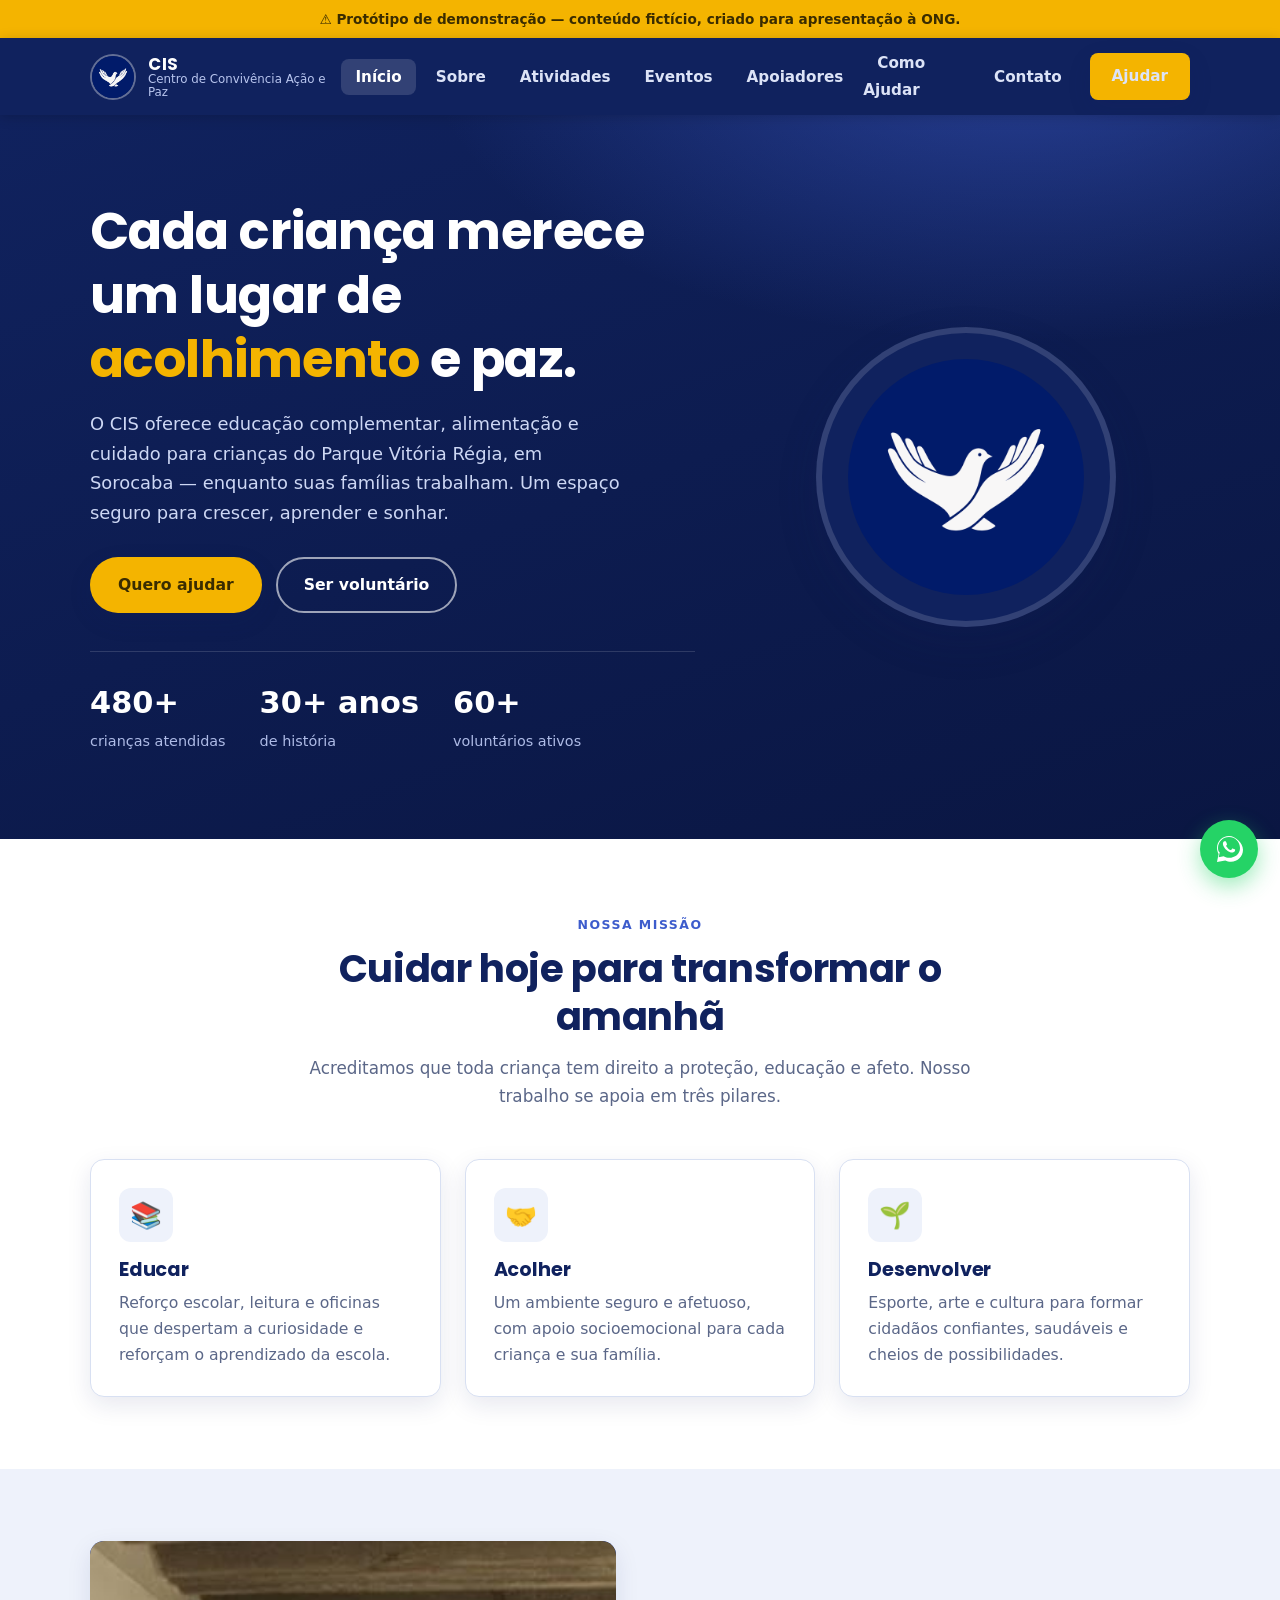
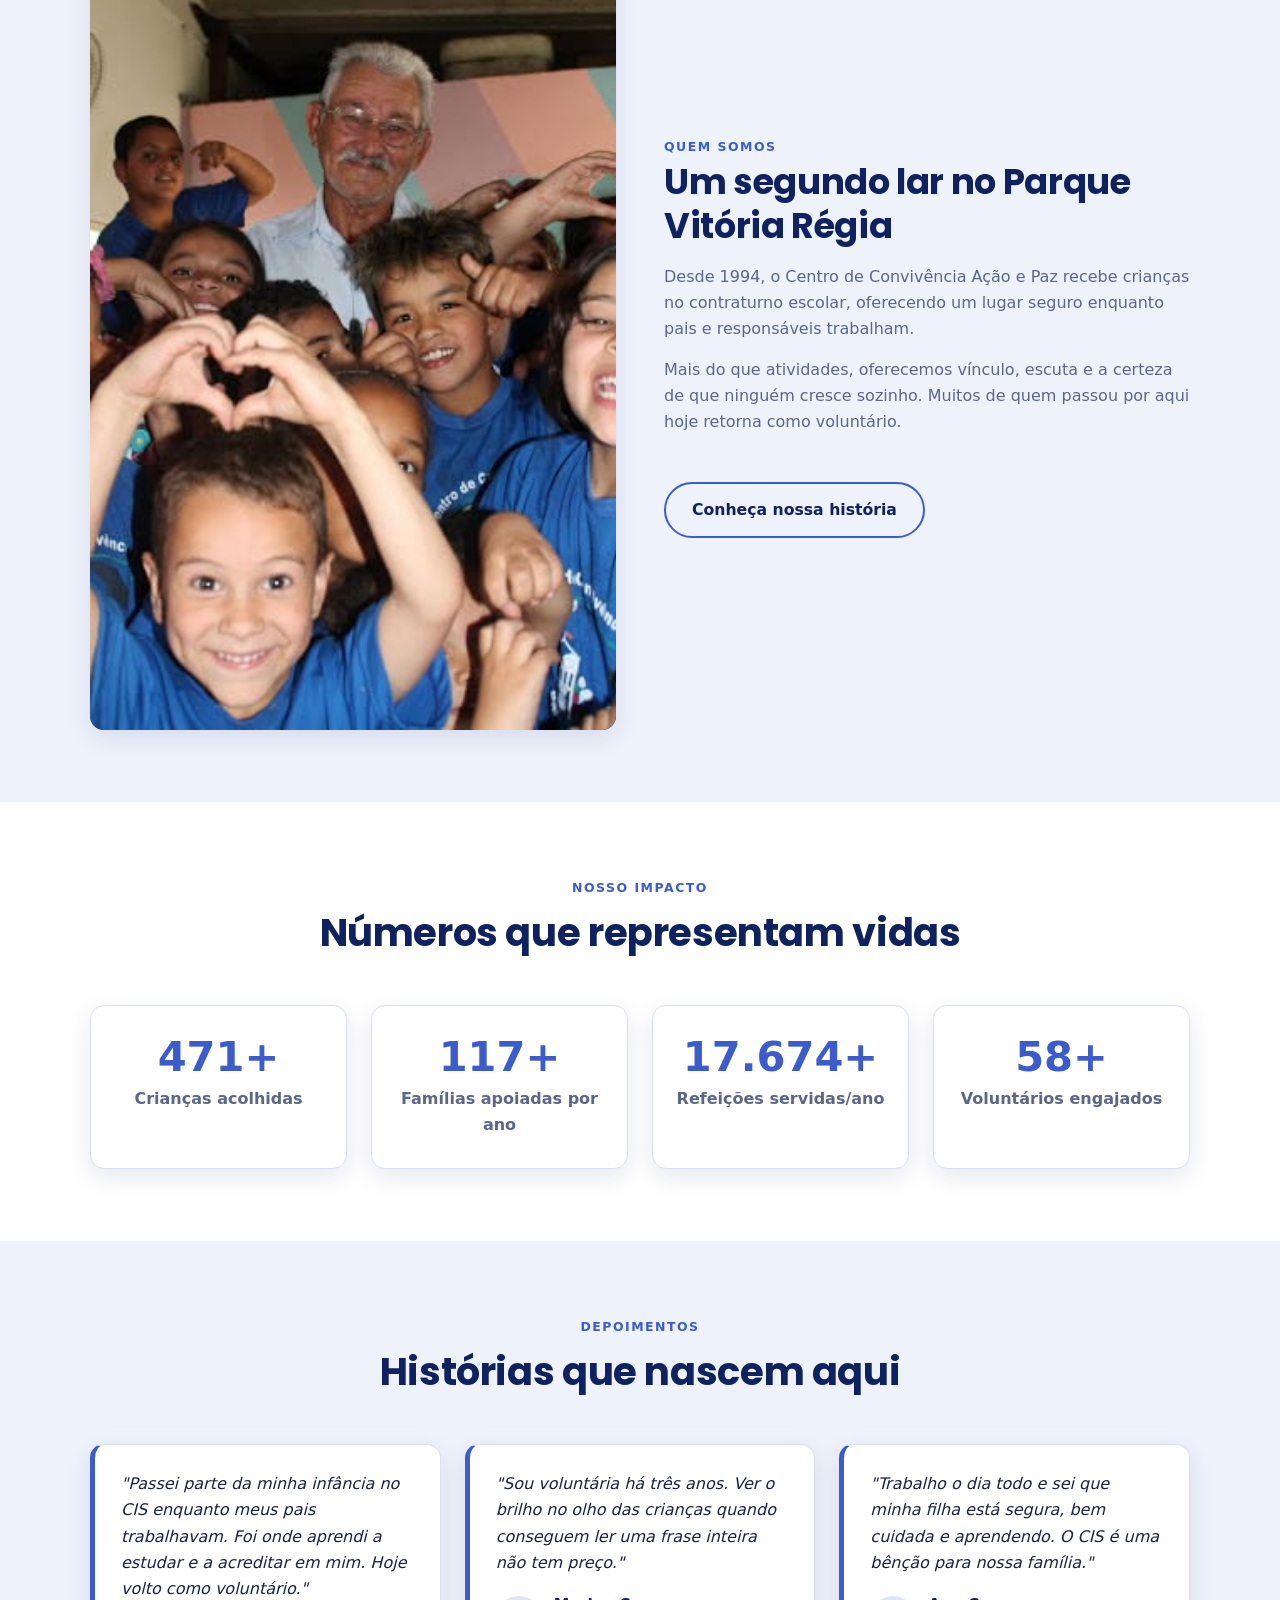
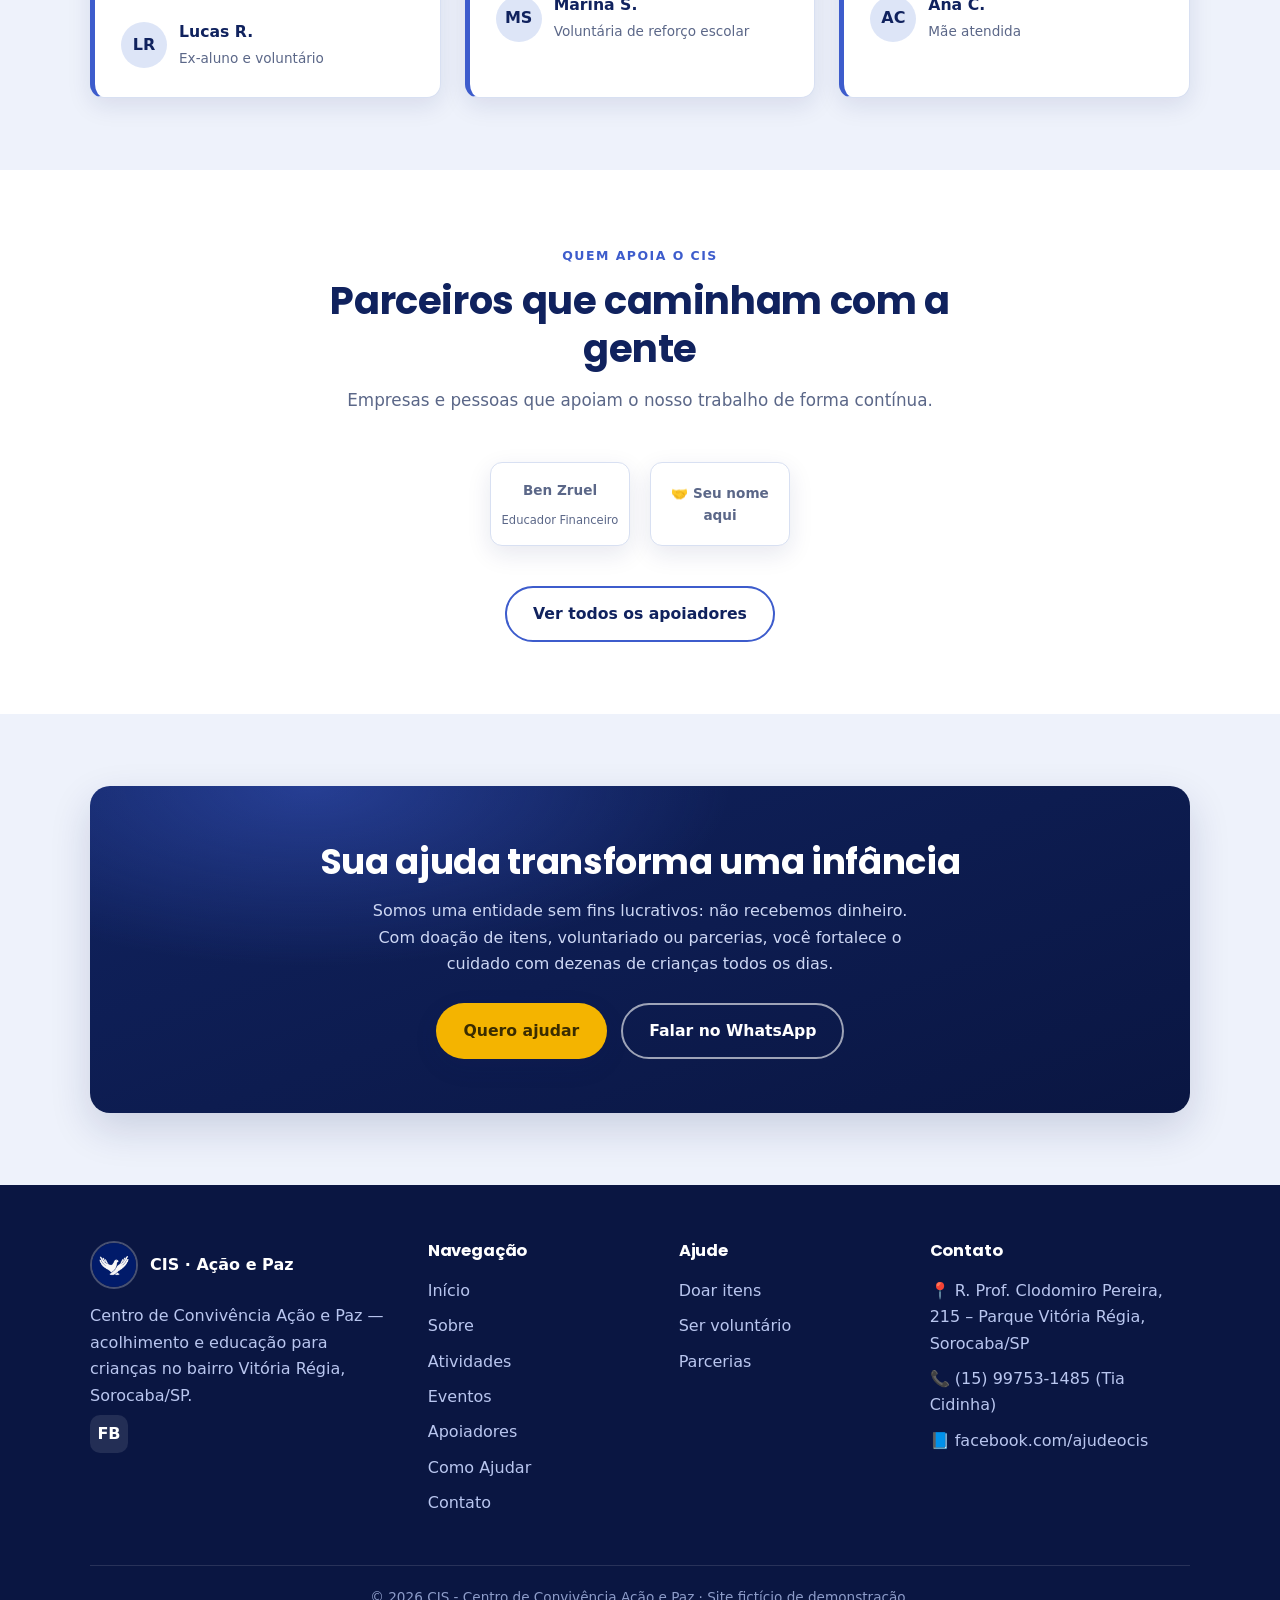
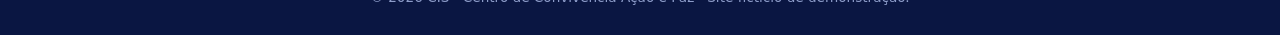
==== commit 968b8e07: "configurando site map par pesquisas" ====
--- a/index.html
+++ b/index.html
@@ -3,6 +3,7 @@
 <head>
   <meta charset="UTF-8" />
   <meta name="viewport" content="width=device-width, initial-scale=1.0" />
+  <meta name="google-site-verification" content="TUL6WwGrE0Qv12zTYM3sCFwZ9Lx41tLWdhJkroN27HA" />
   <title>Início · CIS - Centro de Convivência Ação e Paz</title>
   <meta name="description" content="Centro de Convivência Ação e Paz — acolhimento, educação e cuidado para crianças. (Site fictício de demonstração.)" />
   <link rel="icon" type="image/png" href="imagens/logo.png" />
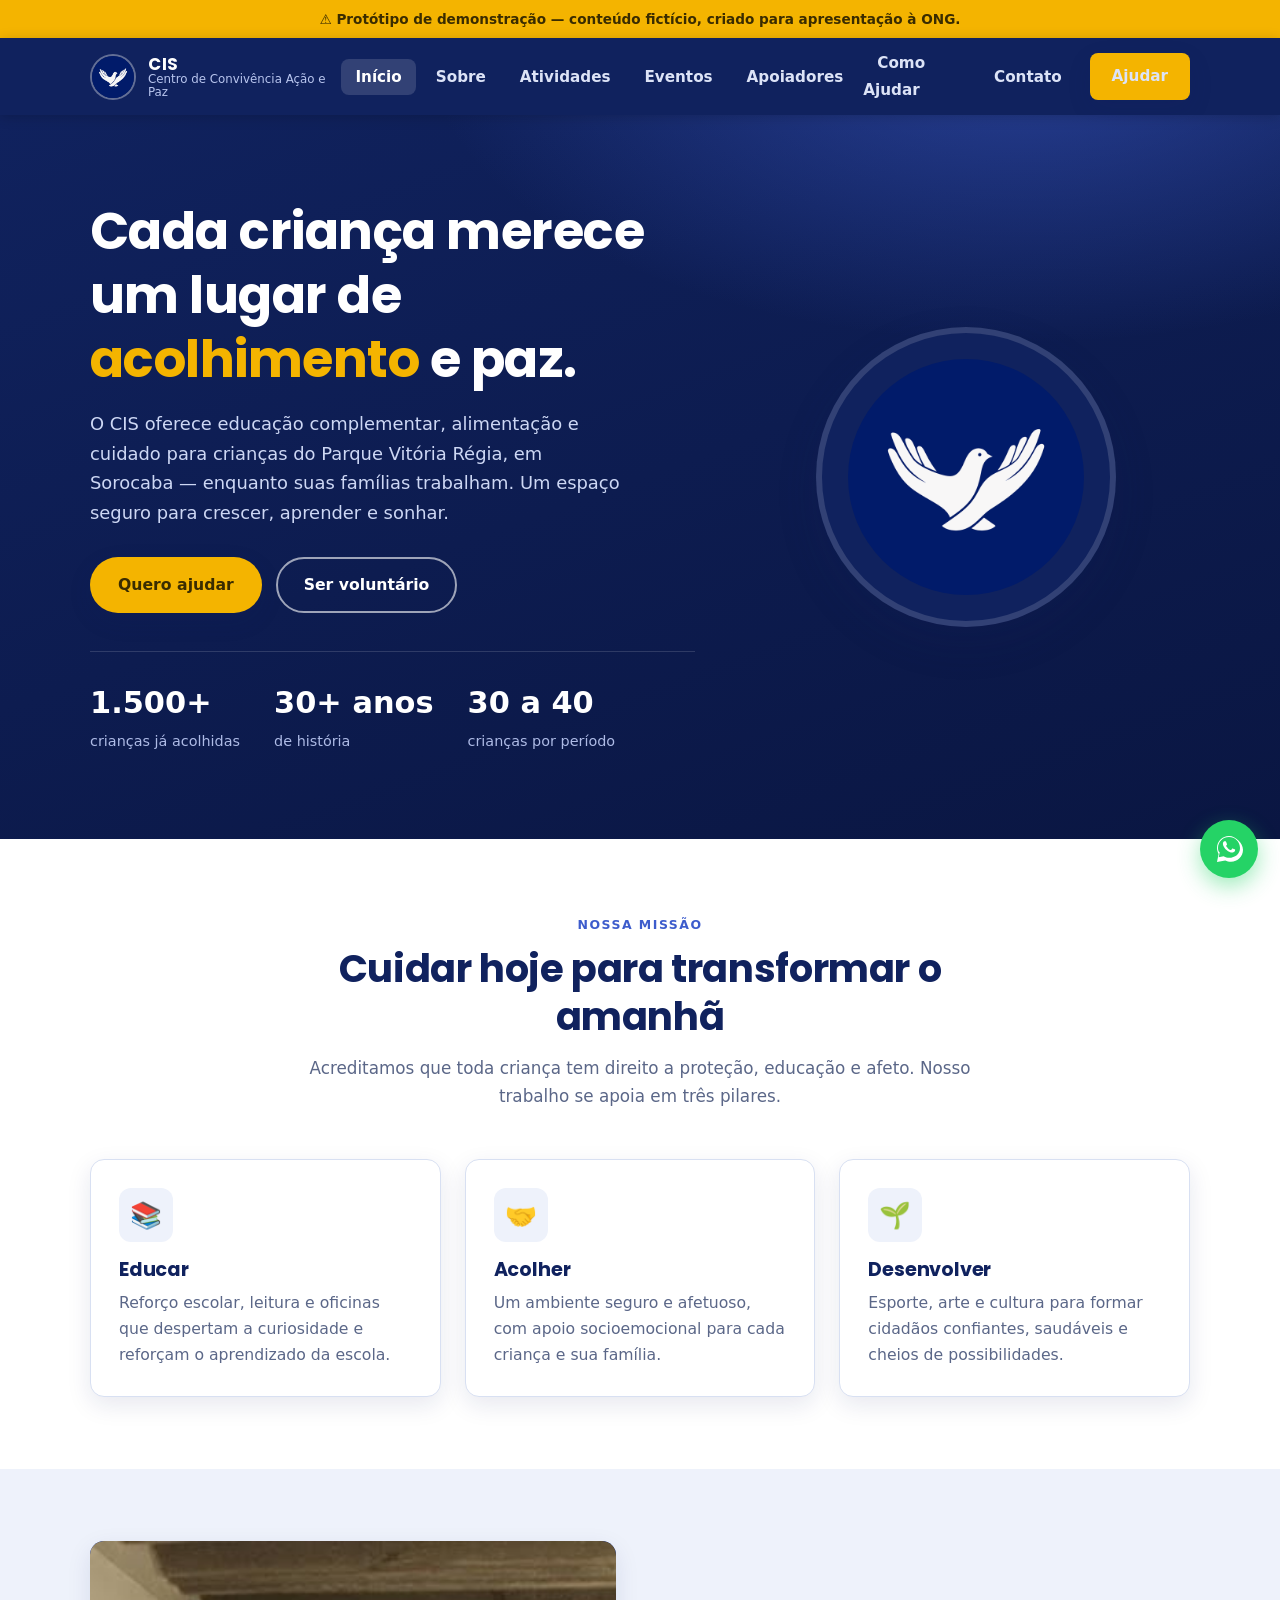
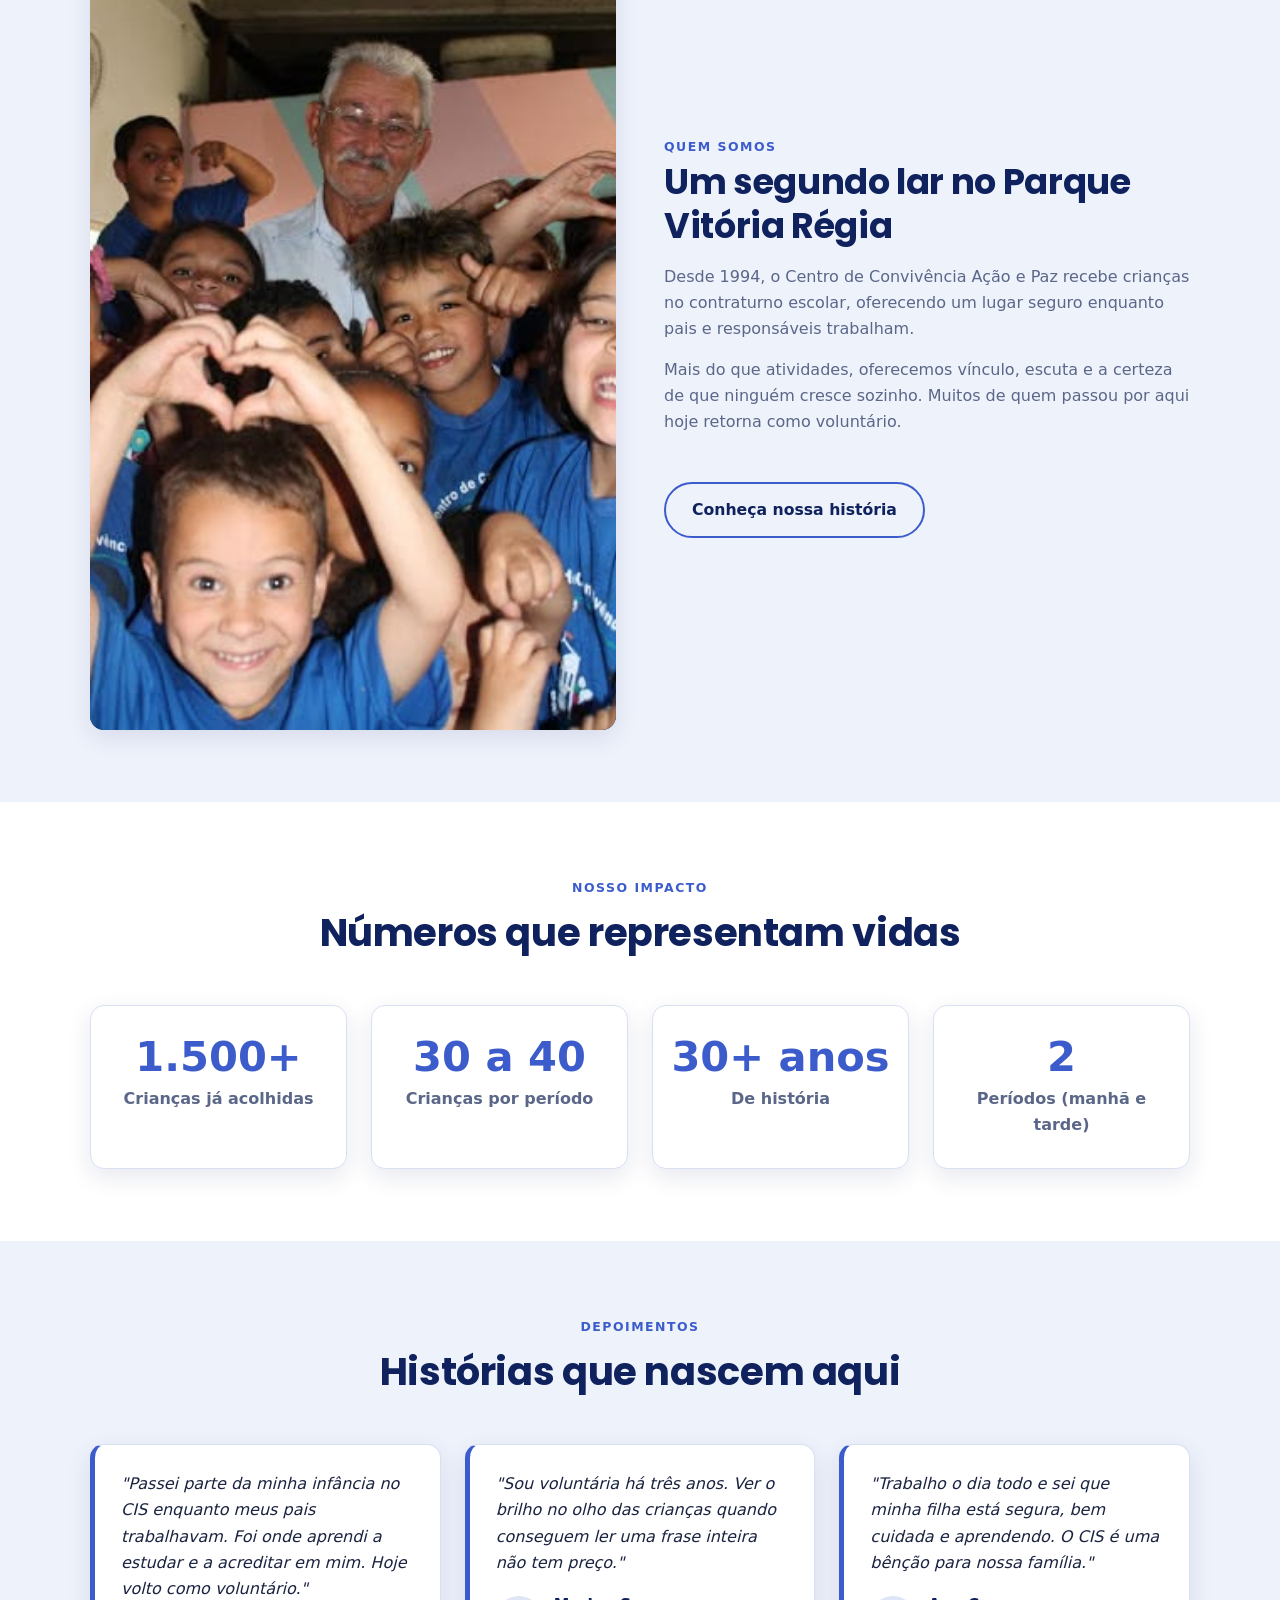
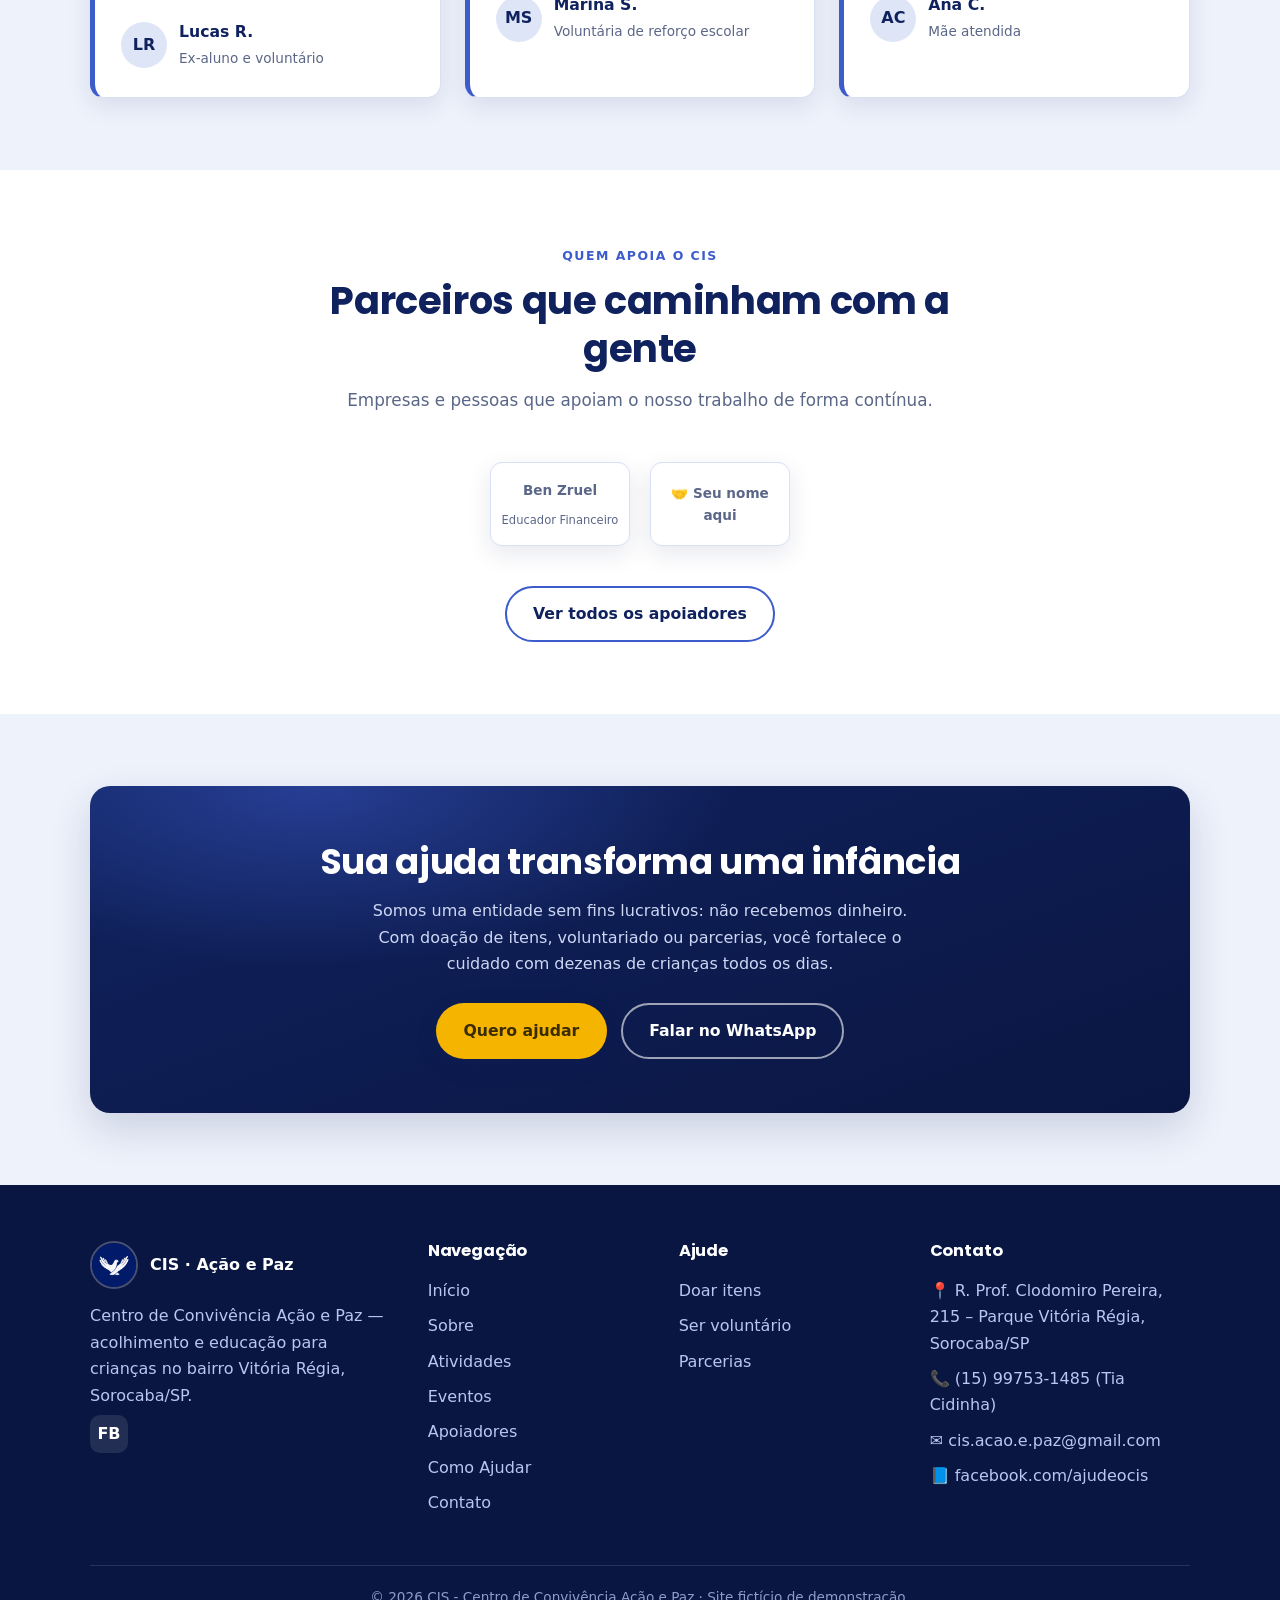
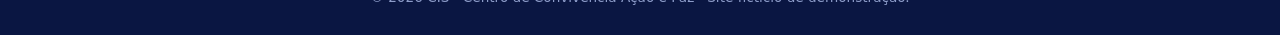
==== commit 5a9c9e57: "Merge pull request #22 from luanrennanb15/Luan-testes informações de horario da ong" ====
--- a/index.html
+++ b/index.html
@@ -31,6 +31,7 @@
     "description": "Entidade sem fins lucrativos que acolhe e cuida de crianças no Parque Vitória Régia, em Sorocaba/SP, desde 1994.",
     "foundingDate": "1994",
     "telephone": "+5515997531485",
+    "email": "cis.acao.e.paz@gmail.com",
     "sameAs": ["https://www.facebook.com/ajudeocis/"],
     "address": {
       "@type": "PostalAddress",
@@ -82,9 +83,9 @@
           <a href="como-ajudar.html#voluntariado" class="btn btn-outline">Ser voluntário</a>
         </div>
         <div class="hero-stats">
-          <div><strong data-count="480" data-suffix="+">0</strong><span>crianças atendidas</span></div>
+          <div><strong data-count="1500" data-suffix="+">0</strong><span>crianças já acolhidas</span></div>
           <div><strong data-count="30" data-suffix="+ anos">0</strong><span>de história</span></div>
-          <div><strong data-count="60" data-suffix="+">0</strong><span>voluntários ativos</span></div>
+          <div><strong data-count="30" data-suffix=" a 40">0</strong><span>crianças por período</span></div>
         </div>
       </div>
       <div class="hero-art">
@@ -147,10 +148,10 @@
         <h2>Números que representam vidas</h2>
       </div>
       <div class="stats">
-        <div class="stat"><div class="num" data-count="480" data-suffix="+">0</div><div class="lbl">Crianças acolhidas</div></div>
-        <div class="stat"><div class="num" data-count="120" data-suffix="+">0</div><div class="lbl">Famílias apoiadas por ano</div></div>
-        <div class="stat"><div class="num" data-count="18000" data-suffix="+">0</div><div class="lbl">Refeições servidas/ano</div></div>
-        <div class="stat"><div class="num" data-count="60" data-suffix="+">0</div><div class="lbl">Voluntários engajados</div></div>
+        <div class="stat"><div class="num" data-count="1500" data-suffix="+">0</div><div class="lbl">Crianças já acolhidas</div></div>
+        <div class="stat"><div class="num" data-count="30" data-suffix=" a 40">0</div><div class="lbl">Crianças por período</div></div>
+        <div class="stat"><div class="num" data-count="30" data-suffix="+ anos">0</div><div class="lbl">De história</div></div>
+        <div class="stat"><div class="num" data-count="2" data-suffix="">0</div><div class="lbl">Períodos (manhã e tarde)</div></div>
       </div>
     </div>
   </section>
@@ -246,6 +247,7 @@
           <ul>
             <li>📍 R. Prof. Clodomiro Pereira, 215 – Parque Vitória Régia, Sorocaba/SP</li>
             <li>📞 <a href="https://wa.me/5515997531485" target="_blank" rel="noopener">(15) 99753-1485</a> (Tia Cidinha)</li>
+            <li>✉️ <a href="mailto:cis.acao.e.paz@gmail.com">cis.acao.e.paz@gmail.com</a></li>
             <li>📘 <a href="https://www.facebook.com/ajudeocis/" target="_blank" rel="noopener">facebook.com/ajudeocis</a></li>
           </ul>
         </div>
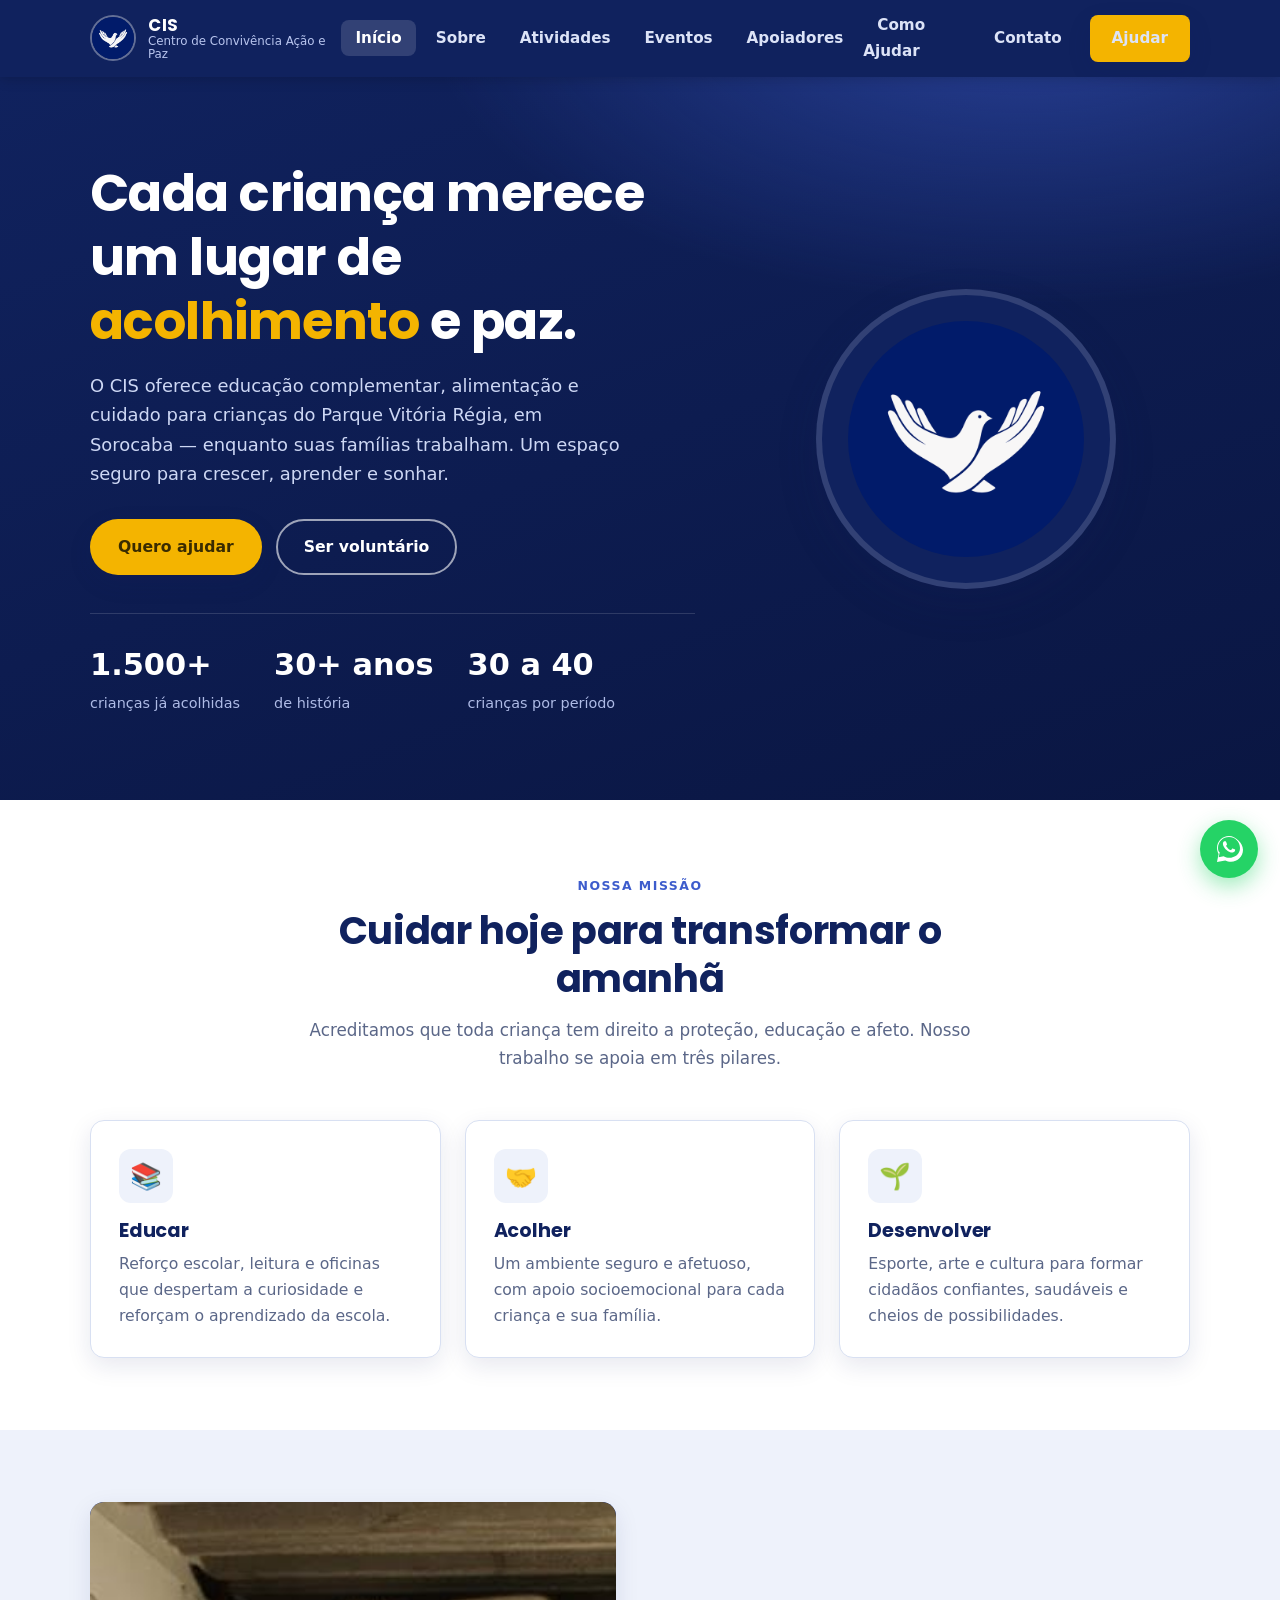
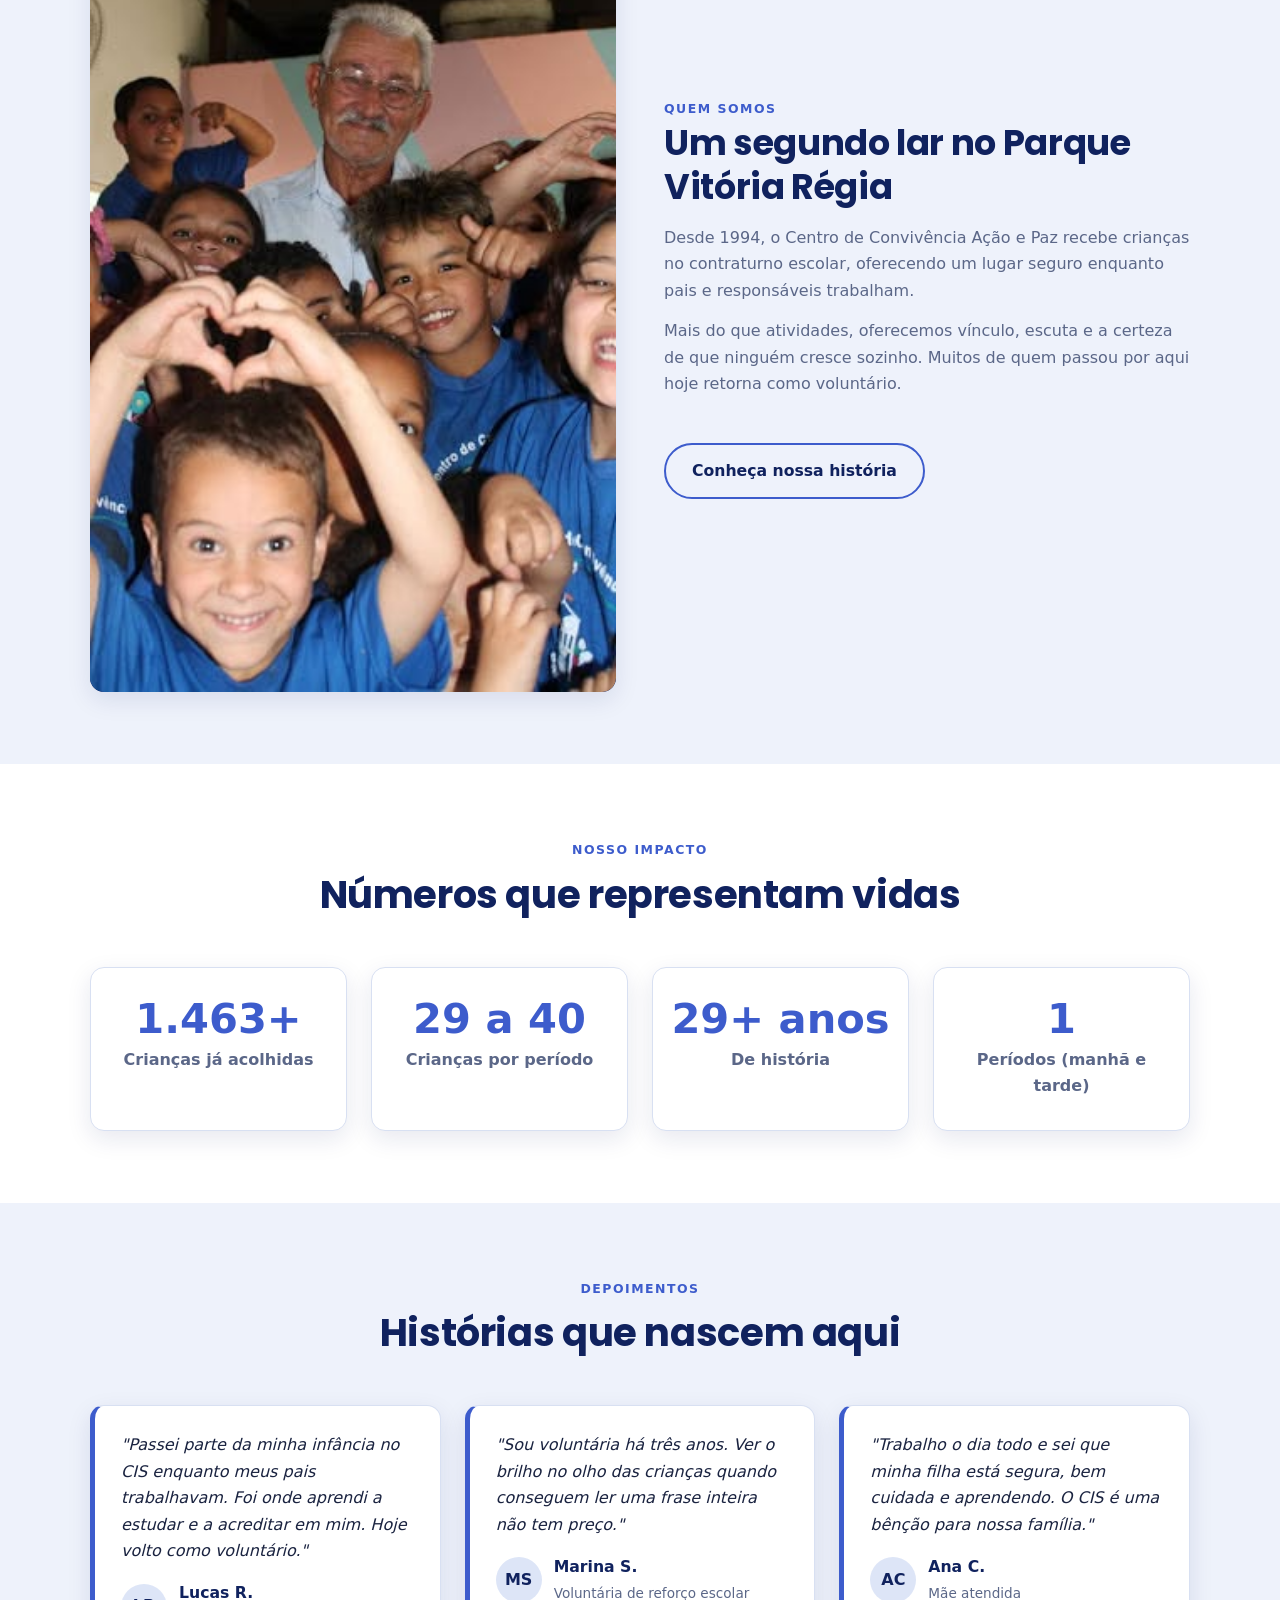
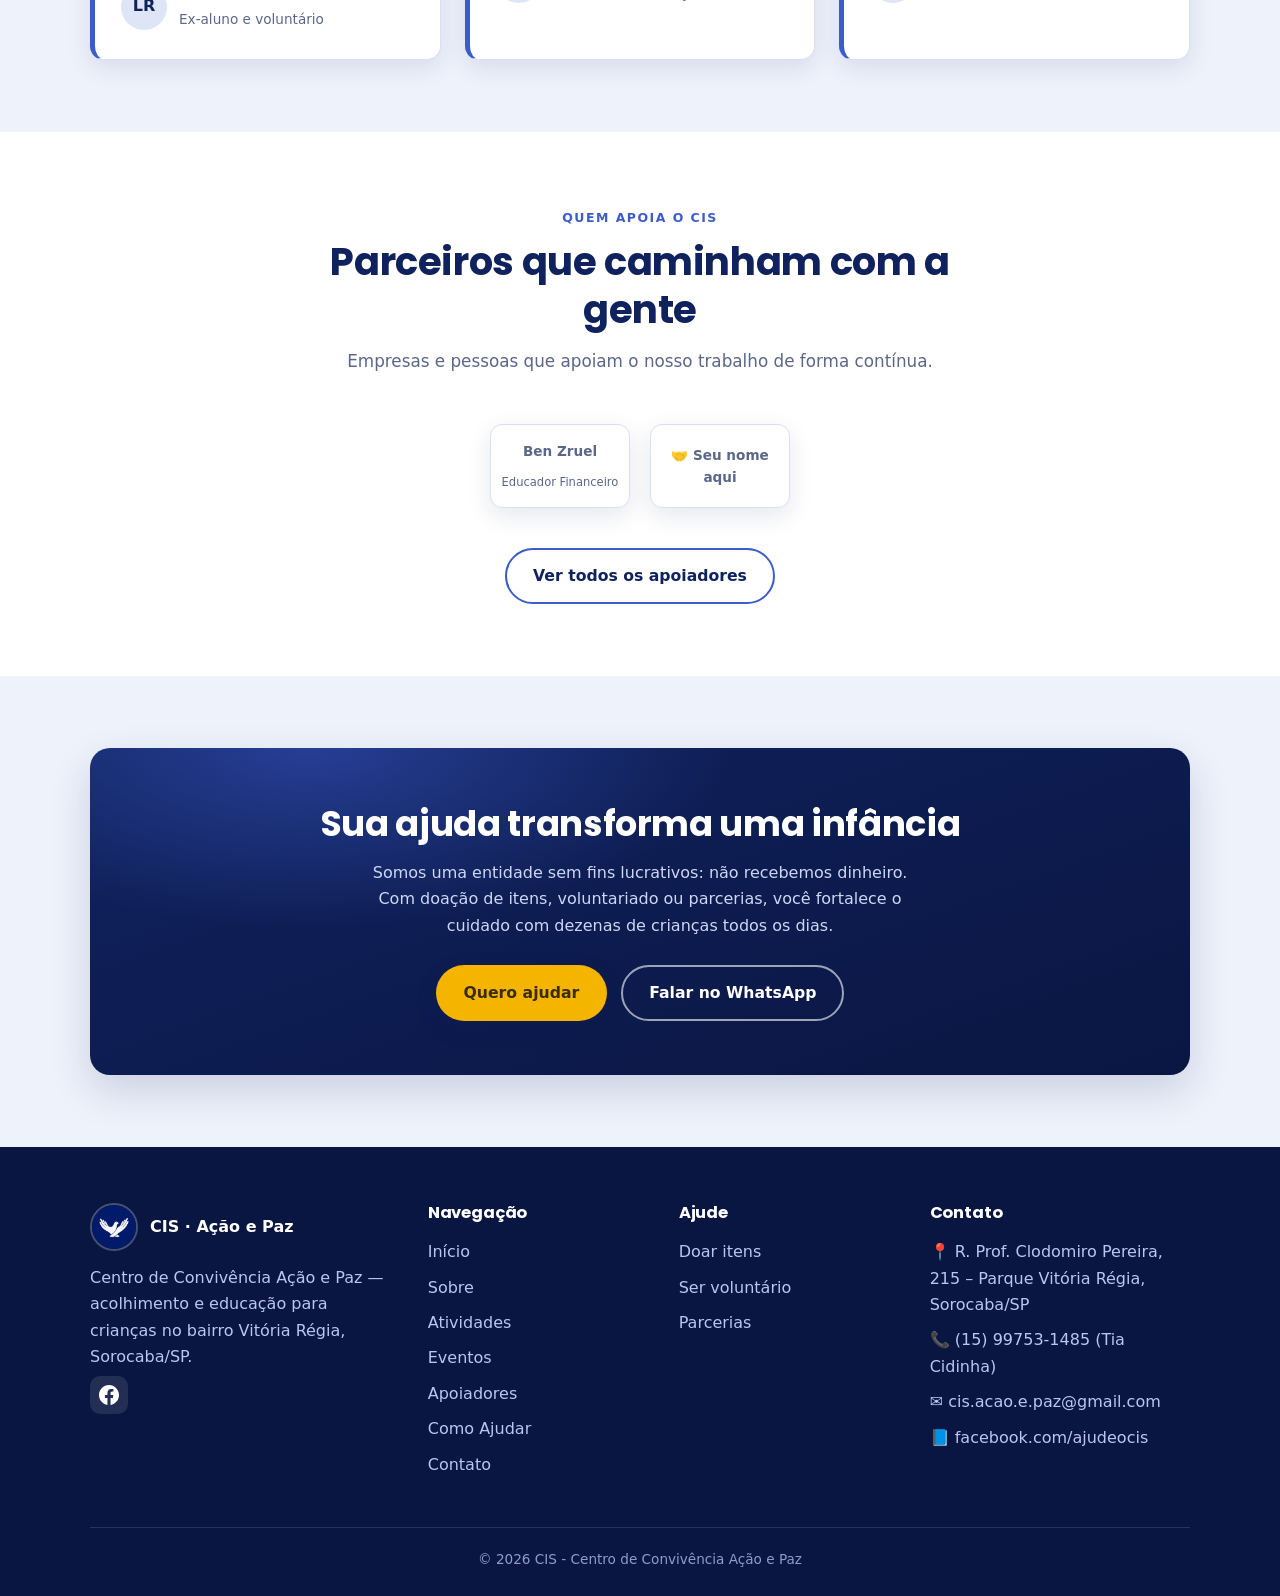
==== commit cf4b640e: "mudando o icone do facebook" ====
--- a/index.html
+++ b/index.html
@@ -3,9 +3,9 @@
 <head>
   <meta charset="UTF-8" />
   <meta name="viewport" content="width=device-width, initial-scale=1.0" />
-  <meta name="google-site-verification" content="TUL6WwGrE0Qv12zTYM3sCFwZ9Lx41tLWdhJkroN27HA" />
+  <meta name="google-site-verification" content="AqKmC1m_bSqGO5swFXlFmDzddGsqmNQCbsaOJzlG034" />
   <title>Início · CIS - Centro de Convivência Ação e Paz</title>
-  <meta name="description" content="Centro de Convivência Ação e Paz — acolhimento, educação e cuidado para crianças. (Site fictício de demonstração.)" />
+  <meta name="description" content="Centro de Convivência Ação e Paz — acolhimento, educação e cuidado para crianças." />
   <link rel="icon" type="image/png" href="imagens/logo.png" />
   <meta property="og:type" content="website" />
   <meta property="og:locale" content="pt_BR" />
@@ -48,7 +48,6 @@
 </head>
 <body>
 
-  <div class="aviso-proto">⚠️ Protótipo de demonstração — conteúdo fictício, criado para apresentação à ONG.</div>
 
   <!-- CABEÇALHO -->
   <header class="site-header">
@@ -221,7 +220,7 @@
           </div>
           <p>Centro de Convivência Ação e Paz — acolhimento e educação para crianças no bairro Vitória Régia, Sorocaba/SP.</p>
           <div class="socials">
-            <a href="https://www.facebook.com/ajudeocis/" target="_blank" rel="noopener" title="Facebook do CIS">FB</a>
+            <a href="https://www.facebook.com/ajudeocis/" target="_blank" rel="noopener" title="Facebook do CIS" aria-label="Facebook do CIS"><svg viewBox="0 0 24 24" width="20" height="20" fill="currentColor" aria-hidden="true"><path d="M24 12.07C24 5.4 18.63 0 12 0S0 5.4 0 12.07C0 18.1 4.39 23.1 10.13 24v-8.44H7.08v-3.49h3.05V9.41c0-3.02 1.79-4.69 4.53-4.69 1.31 0 2.68.24 2.68.24v2.97h-1.51c-1.49 0-1.95.93-1.95 1.88v2.26h3.32l-.53 3.49h-2.79V24C19.61 23.1 24 18.1 24 12.07z"/></svg></a>
           </div>
         </div>
         <div>
@@ -253,8 +252,7 @@
         </div>
       </div>
       <div class="footer-bottom">
-        © <span id="ano">2026</span> CIS - Centro de Convivência Ação e Paz · Site fictício de demonstração.
-      </div>
+        © <span id="ano">2026</span> CIS - Centro de Convivência Ação e Paz      </div>
     </div>
   </footer>
 
--- a/css/estilo.css
+++ b/css/estilo.css
@@ -713,11 +713,17 @@
 }
 
 /* ---------- Animação de entrada (fade-in ao rolar) ---------- */
-.reveal { opacity: 0; transform: translateY(18px); transition: opacity .6s ease, transform .6s ease; }
+.reveal { opacity: 0; transform: translateY(18px); transition: opacity .55s ease, transform .55s ease, box-shadow .3s ease; }
 .reveal.is-visible { opacity: 1; transform: none; }
 @media (prefers-reduced-motion: reduce) {
   .reveal { opacity: 1; transform: none; transition: none; }
 }
+
+/* ---------- Efeito "vem pra frente" ao passar o mouse ---------- */
+.split .media, .img-lift { transition: transform .3s ease, box-shadow .3s ease; }
+.split .media:hover, .img-lift:hover { transform: translateY(-6px); box-shadow: var(--shadow-lg); }
+.legado-panel:hover,
+.quote:hover { transform: translateY(-6px); box-shadow: var(--shadow-lg); }
 
 /* ---------- Lightbox (ampliar fotos) ---------- */
 .lb-clickable { cursor: zoom-in; }
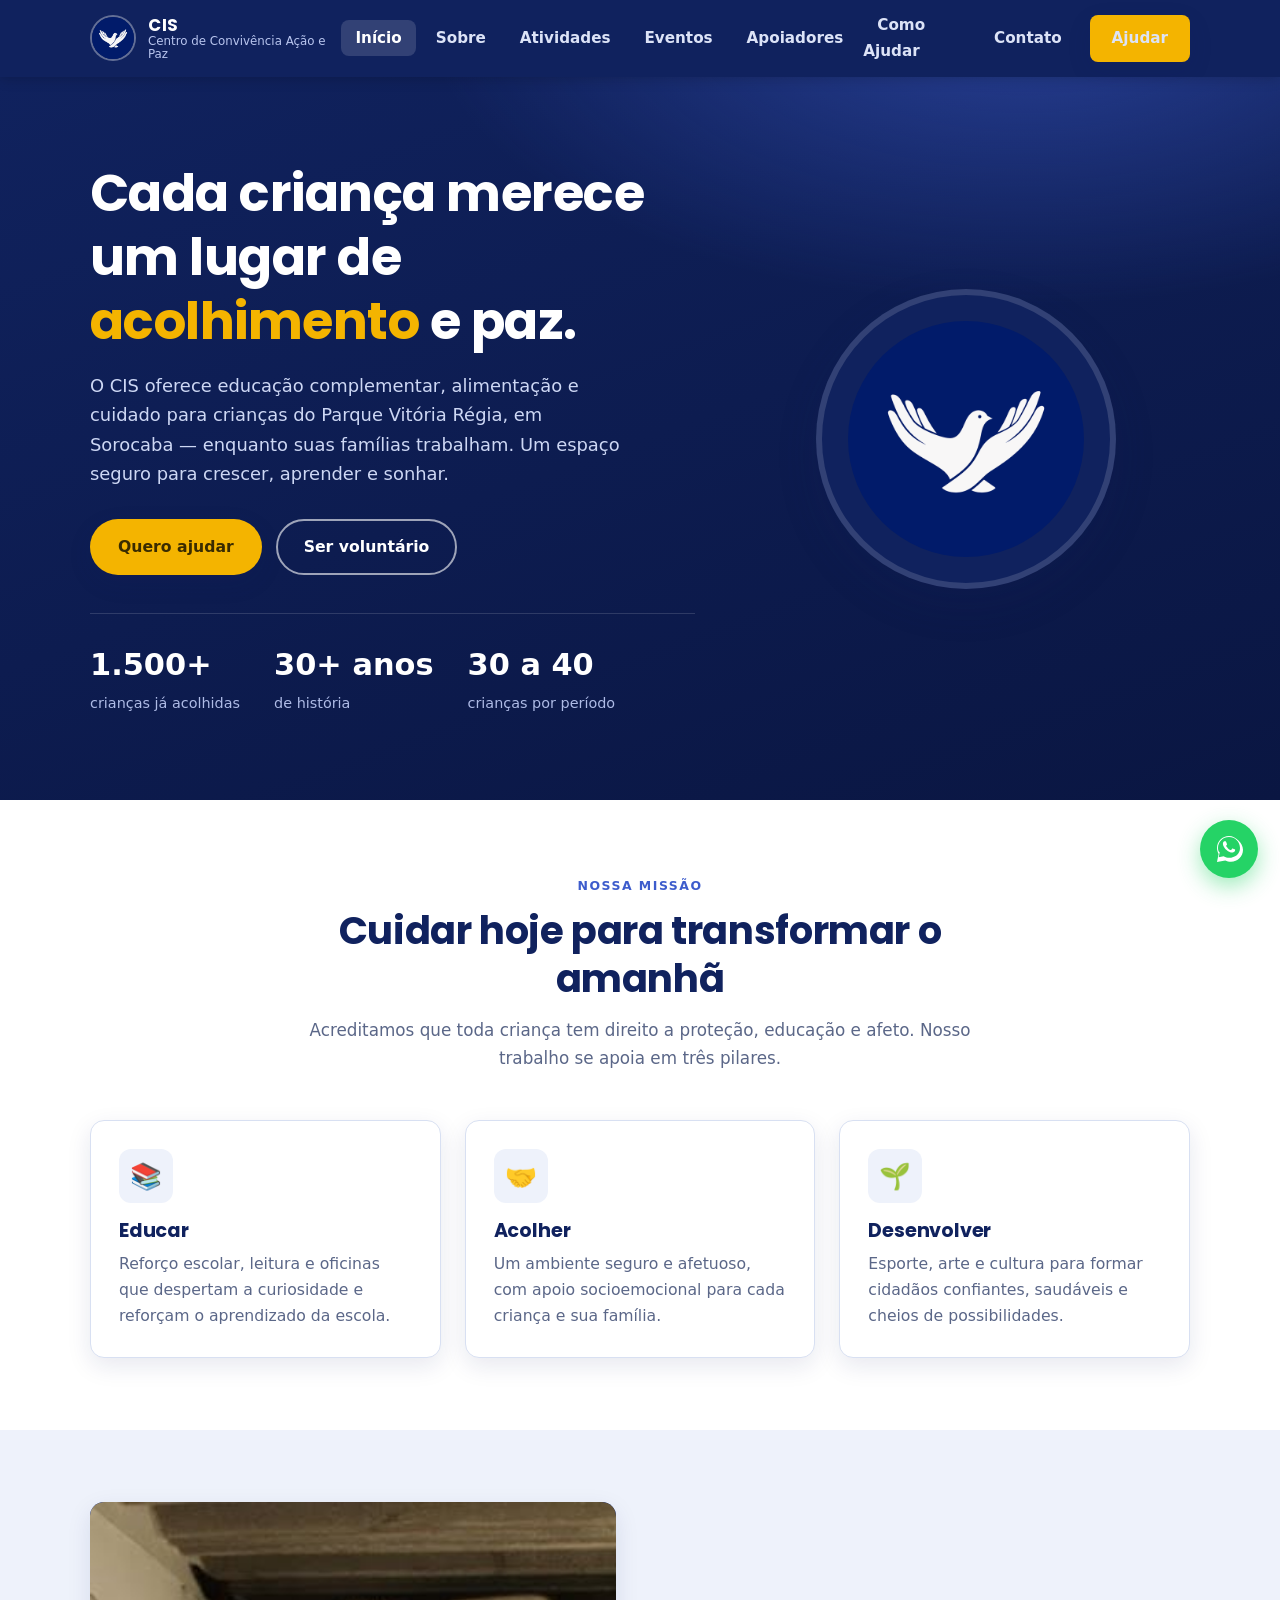
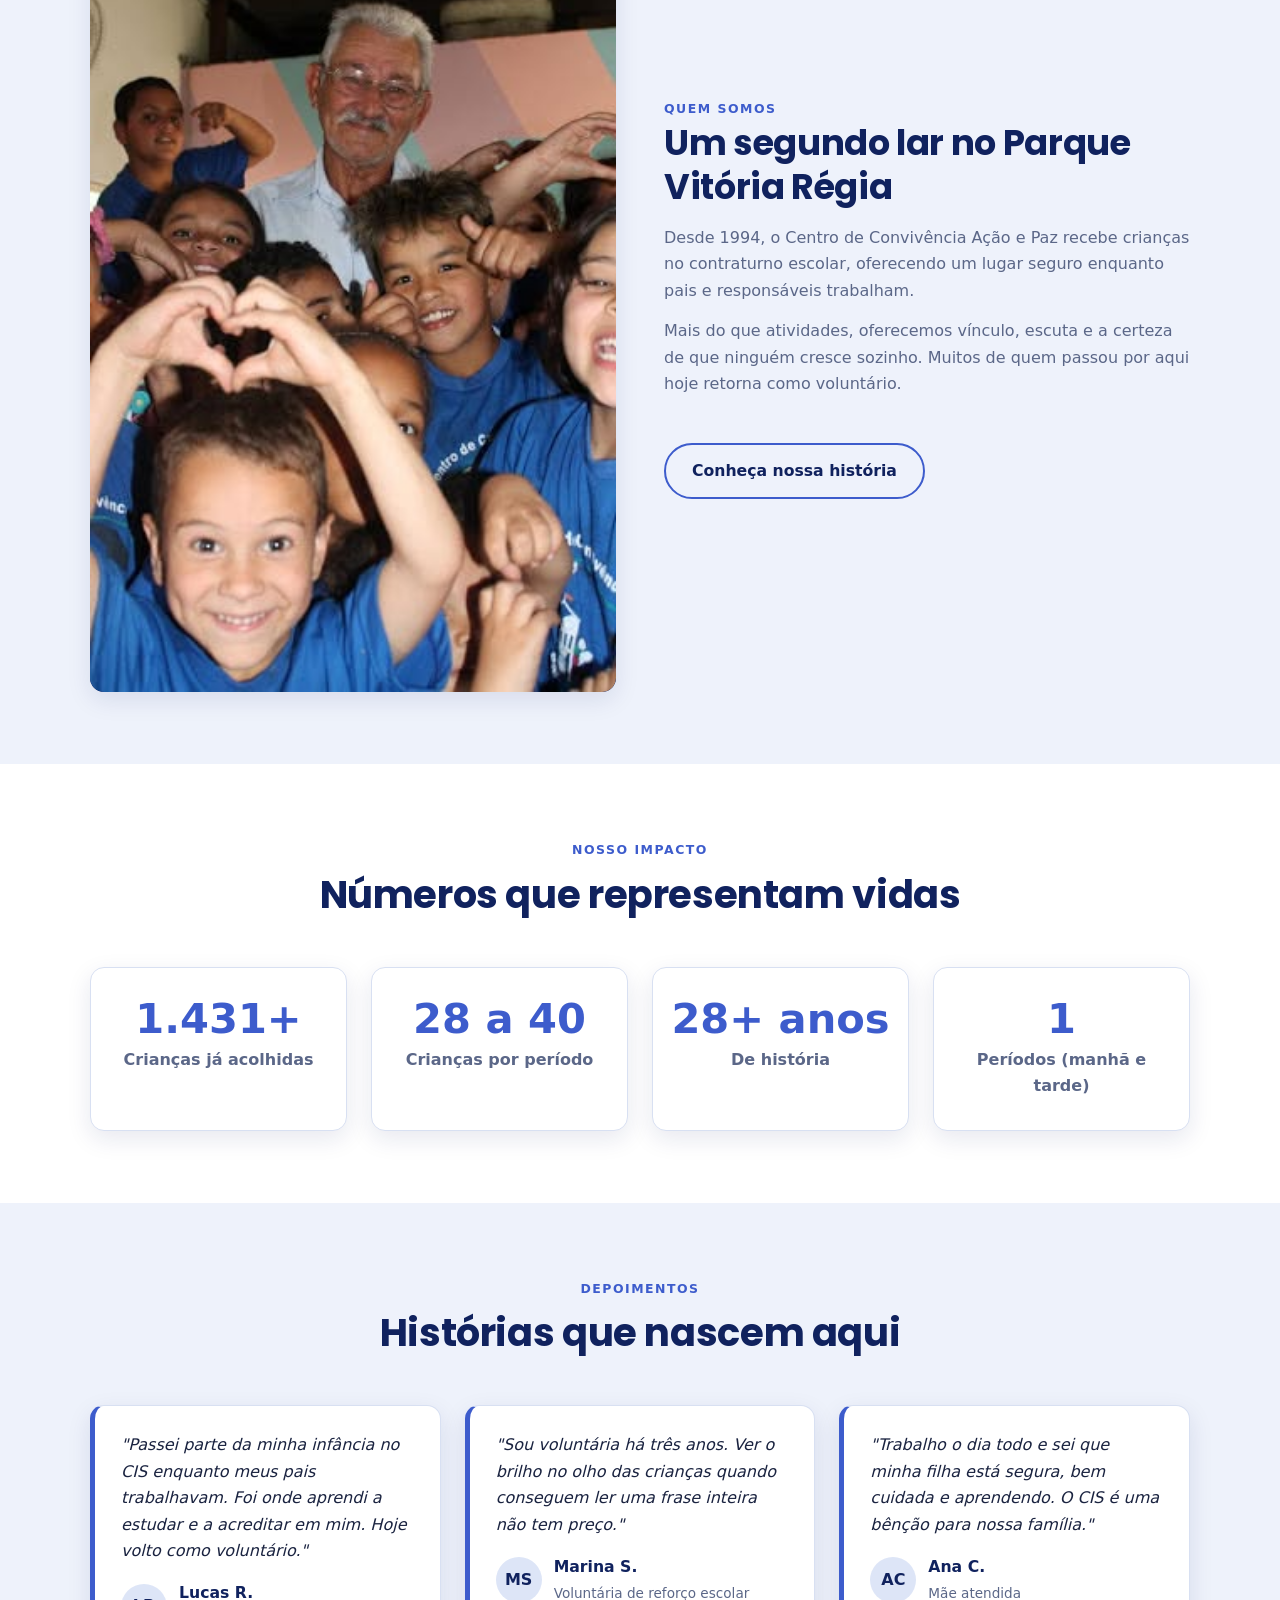
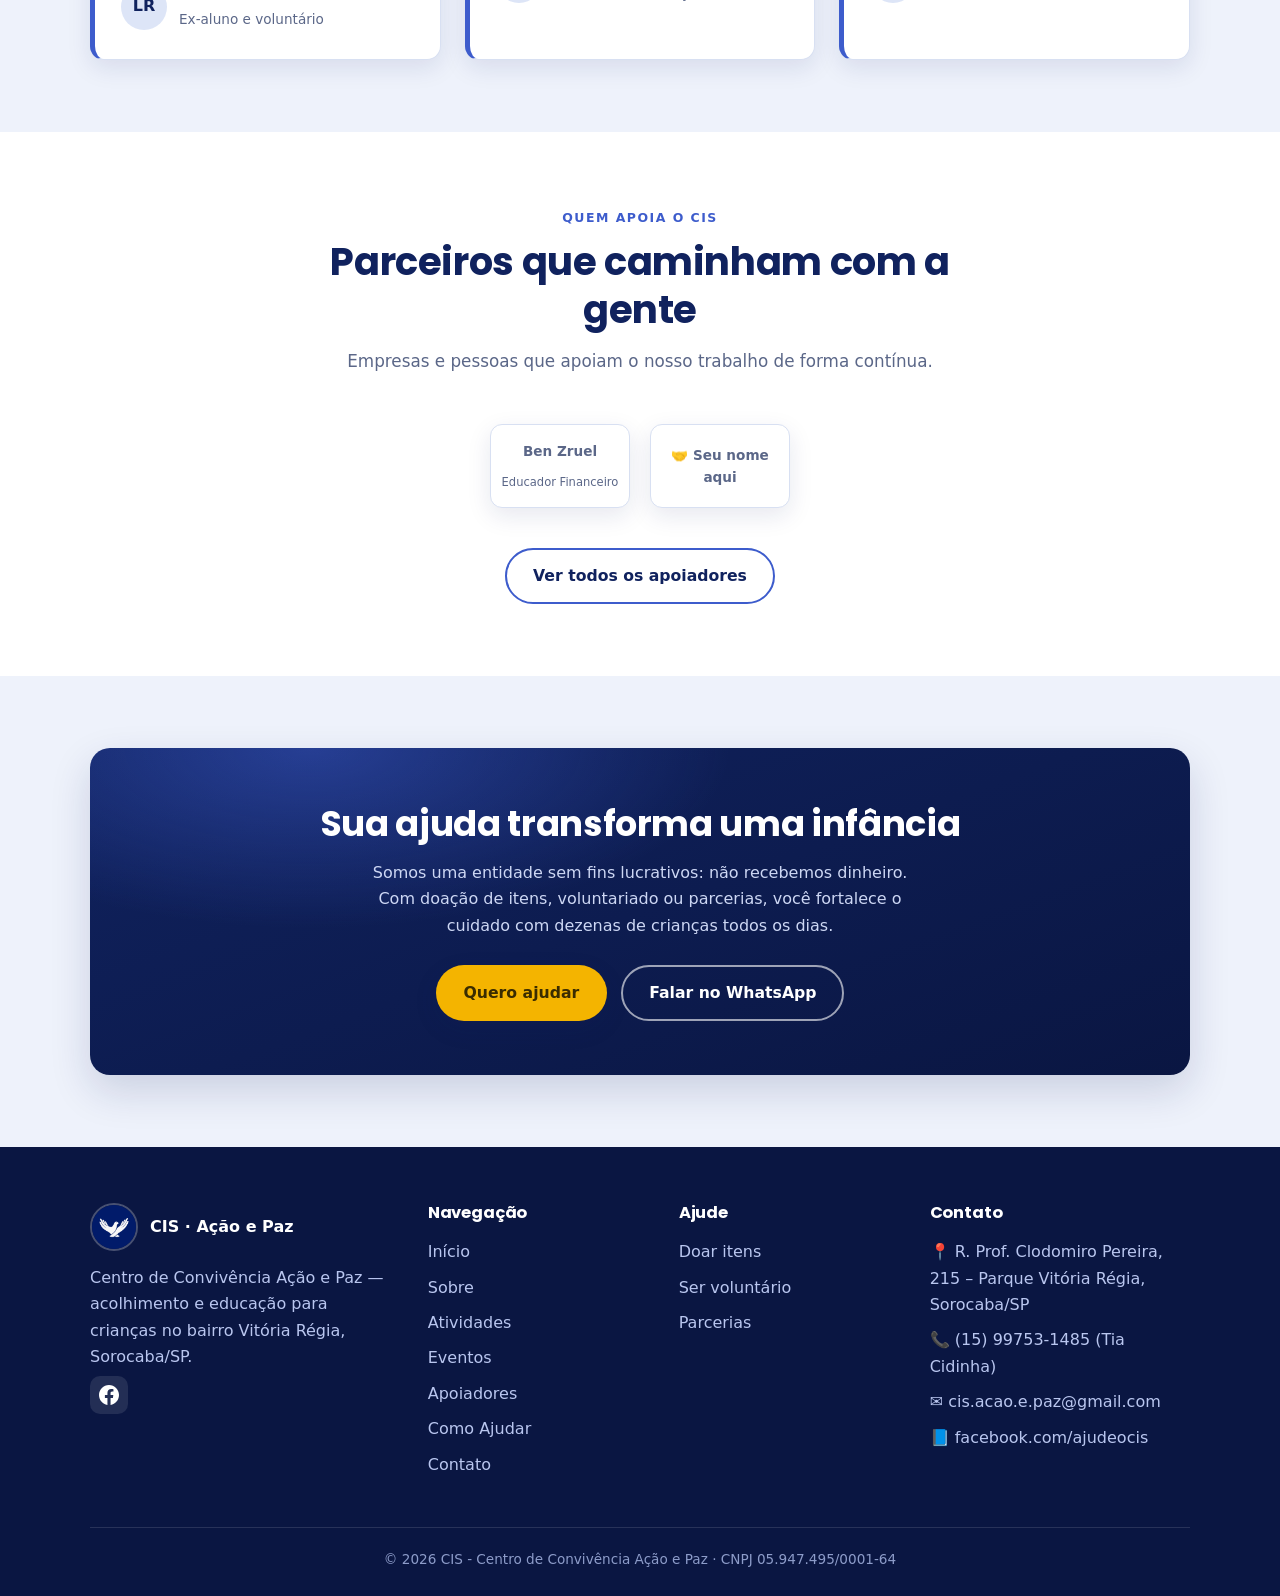
==== commit 32e51f80: "adicionando cnpj  da ong" ====
--- a/index.html
+++ b/index.html
@@ -32,6 +32,7 @@
     "foundingDate": "1994",
     "telephone": "+5515997531485",
     "email": "cis.acao.e.paz@gmail.com",
+    "taxID": "05.947.495/0001-64",
     "sameAs": ["https://www.facebook.com/ajudeocis/"],
     "address": {
       "@type": "PostalAddress",
@@ -252,7 +253,7 @@
         </div>
       </div>
       <div class="footer-bottom">
-        © <span id="ano">2026</span> CIS - Centro de Convivência Ação e Paz      </div>
+        © <span id="ano">2026</span> CIS - Centro de Convivência Ação e Paz · CNPJ 05.947.495/0001-64      </div>
     </div>
   </footer>
 
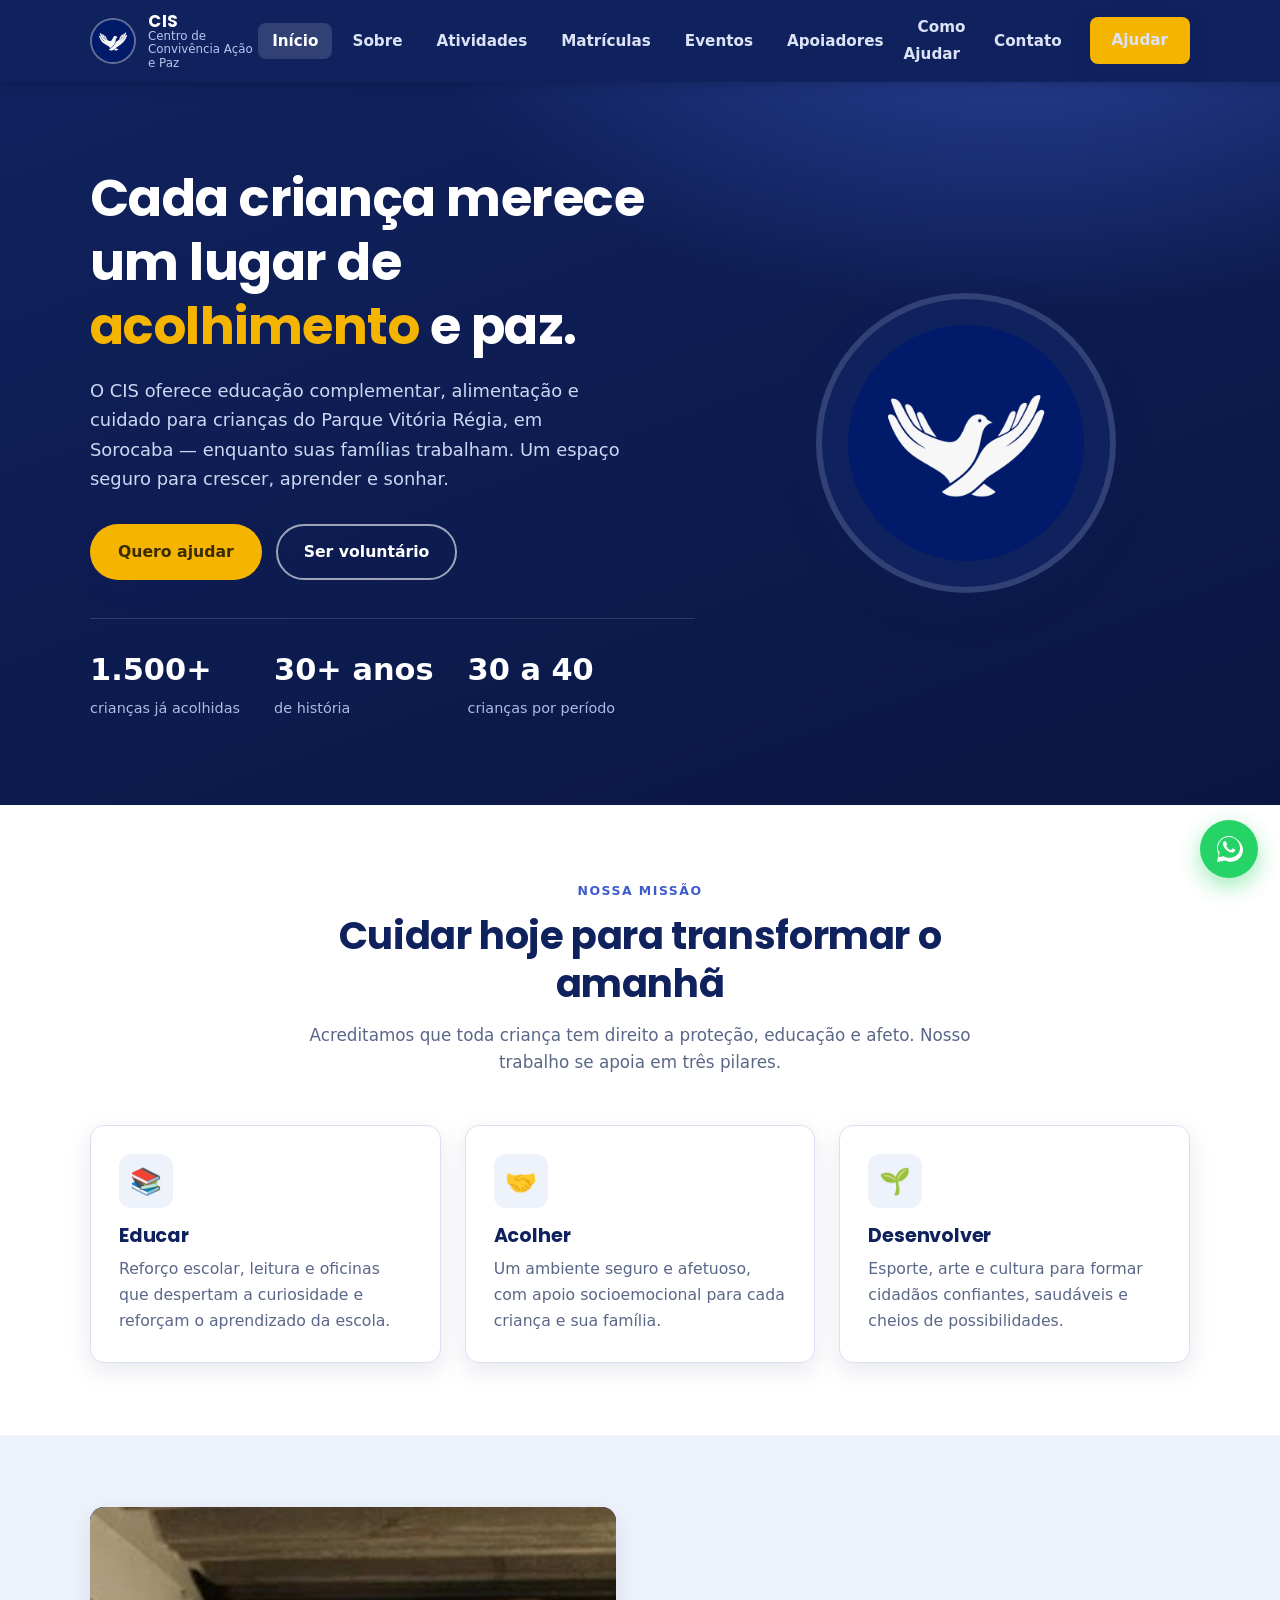
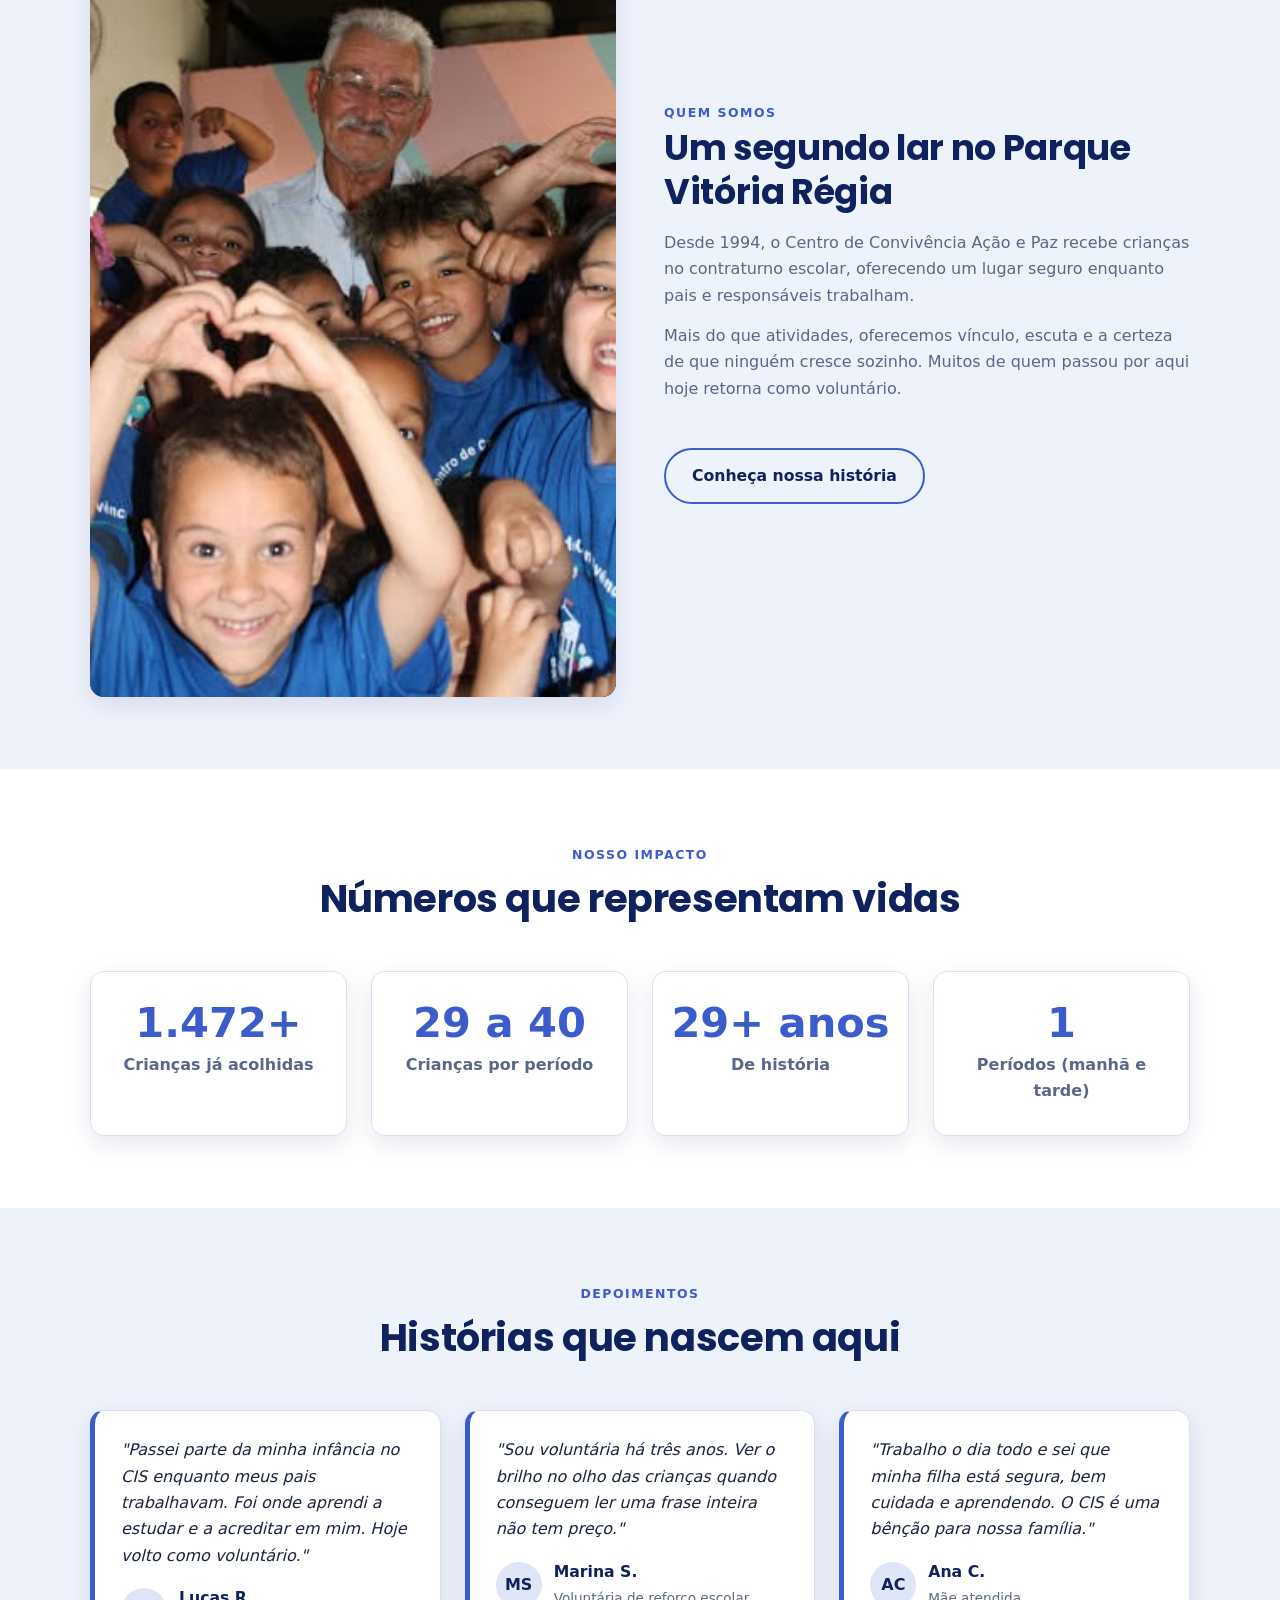
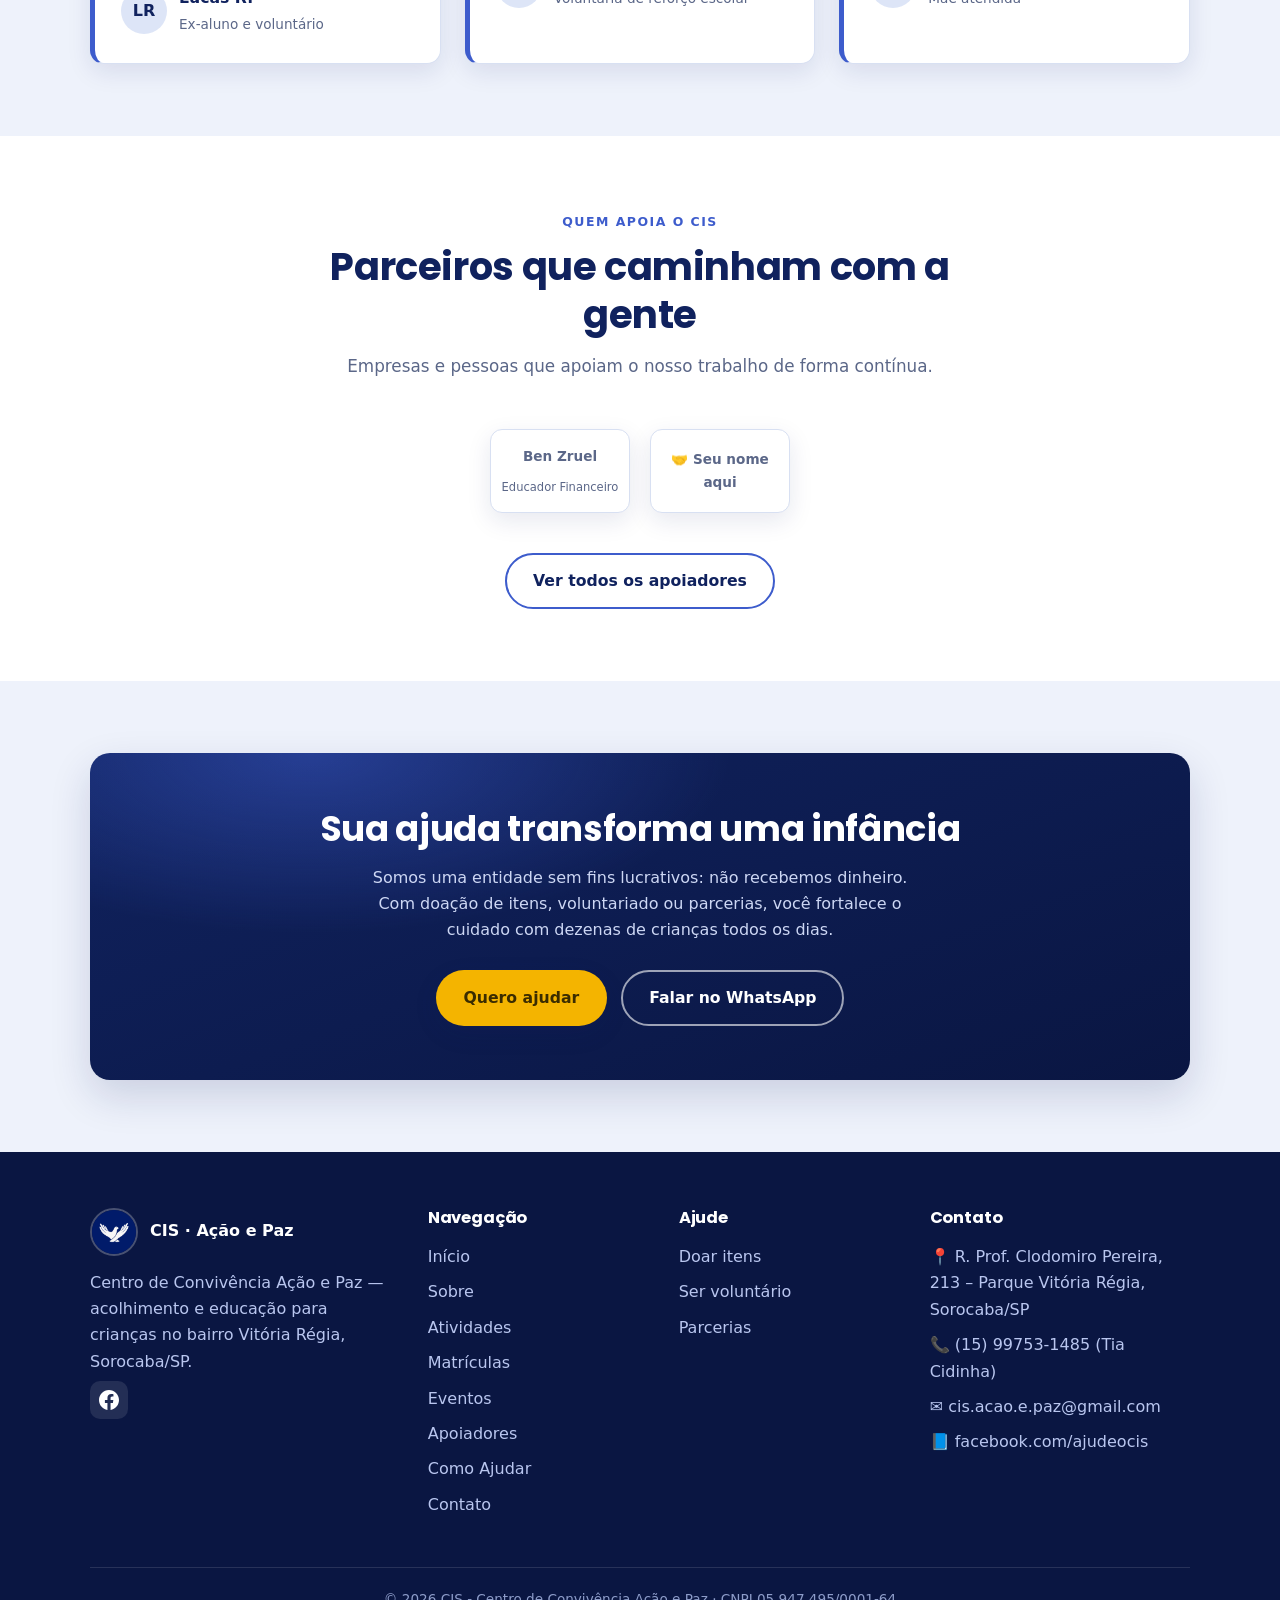
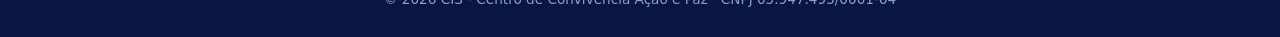
==== commit cc67cbb1: "adicionando matricula de crianças e seus requisitos iniciais" ====
--- a/index.html
+++ b/index.html
@@ -36,7 +36,7 @@
     "sameAs": ["https://www.facebook.com/ajudeocis/"],
     "address": {
       "@type": "PostalAddress",
-      "streetAddress": "R. Prof. Clodomiro Pereira, 215",
+      "streetAddress": "R. Prof. Clodomiro Pereira, 213",
       "addressLocality": "Sorocaba",
       "addressRegion": "SP",
       "postalCode": "18078-369",
@@ -64,7 +64,7 @@
       <ul class="nav-links">
         <li><a href="index.html" class="active">Início</a></li>
         <li><a href="sobre.html">Sobre</a></li>
-        <li><a href="atividades.html">Atividades</a></li><li><a href="eventos.html">Eventos</a></li><li><a href="apoiadores.html">Apoiadores</a></li>
+        <li><a href="atividades.html">Atividades</a></li><li><a href="matriculas.html">Matrículas</a></li><li><a href="eventos.html">Eventos</a></li><li><a href="apoiadores.html">Apoiadores</a></li>
         <li><a href="como-ajudar.html">Como Ajudar</a></li>
         <li><a href="contato.html">Contato</a></li>
         <li><a href="como-ajudar.html" class="btn btn-gold">Ajudar</a></li>
@@ -229,7 +229,7 @@
           <ul>
             <li><a href="index.html">Início</a></li>
             <li><a href="sobre.html">Sobre</a></li>
-            <li><a href="atividades.html">Atividades</a></li><li><a href="eventos.html">Eventos</a></li><li><a href="apoiadores.html">Apoiadores</a></li>
+            <li><a href="atividades.html">Atividades</a></li><li><a href="matriculas.html">Matrículas</a></li><li><a href="eventos.html">Eventos</a></li><li><a href="apoiadores.html">Apoiadores</a></li>
             <li><a href="como-ajudar.html">Como Ajudar</a></li>
             <li><a href="contato.html">Contato</a></li>
           </ul>
@@ -245,7 +245,7 @@
         <div>
           <h4>Contato</h4>
           <ul>
-            <li>📍 R. Prof. Clodomiro Pereira, 215 – Parque Vitória Régia, Sorocaba/SP</li>
+            <li>📍 R. Prof. Clodomiro Pereira, 213 – Parque Vitória Régia, Sorocaba/SP</li>
             <li>📞 <a href="https://wa.me/5515997531485" target="_blank" rel="noopener">(15) 99753-1485</a> (Tia Cidinha)</li>
             <li>✉️ <a href="mailto:cis.acao.e.paz@gmail.com">cis.acao.e.paz@gmail.com</a></li>
             <li>📘 <a href="https://www.facebook.com/ajudeocis/" target="_blank" rel="noopener">facebook.com/ajudeocis</a></li>
--- a/css/estilo.css
+++ b/css/estilo.css
@@ -824,9 +824,9 @@
 }
 
 /* ---- MENU MOBILE (celular + tablet) ----
-   Até 1024px o menu horizontal não cabe (são vários itens), então ele
+   Até 1100px o menu horizontal não cabe (são vários itens), então ele
    vira um painel que abre pelo botão hambúrguer e ocupa a largura toda. */
-@media (max-width: 1024px) {
+@media (max-width: 1100px) {
   .nav-toggle { display: flex; }
   .nav-links {
     position: absolute;
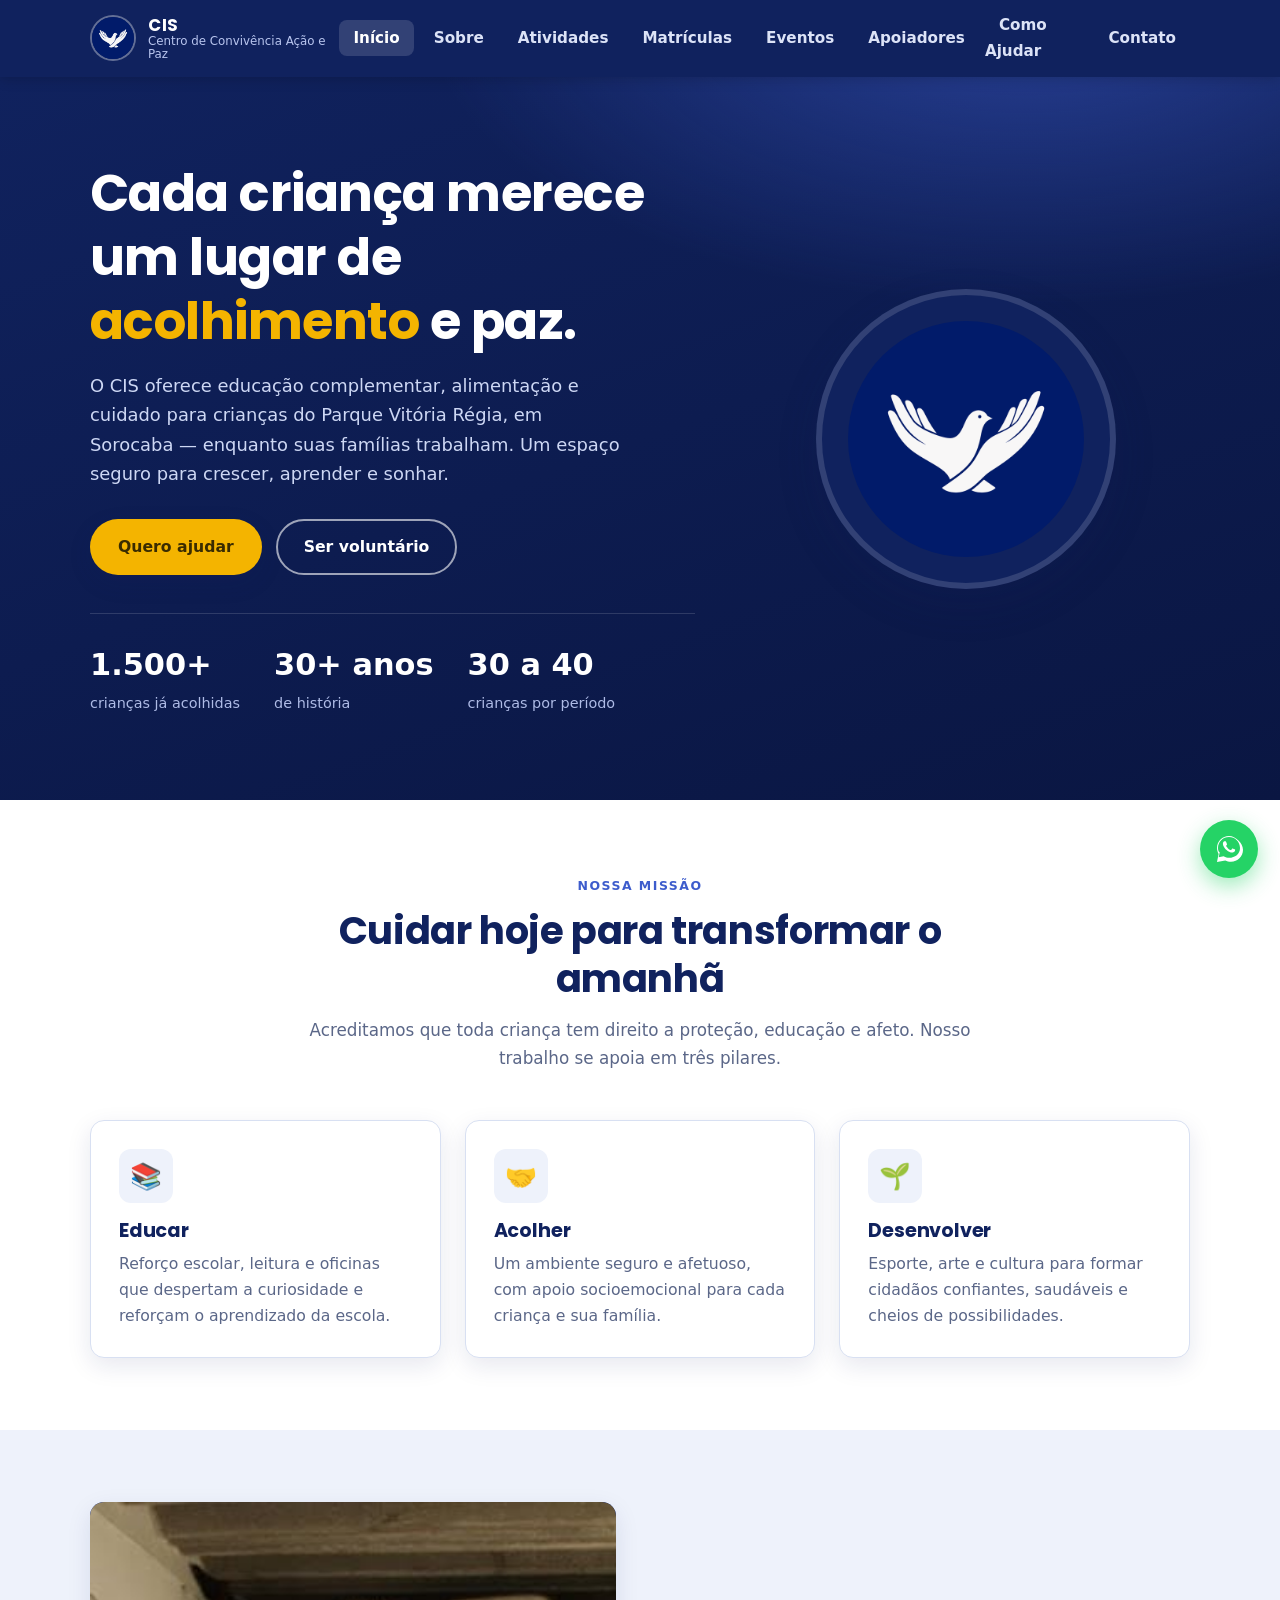
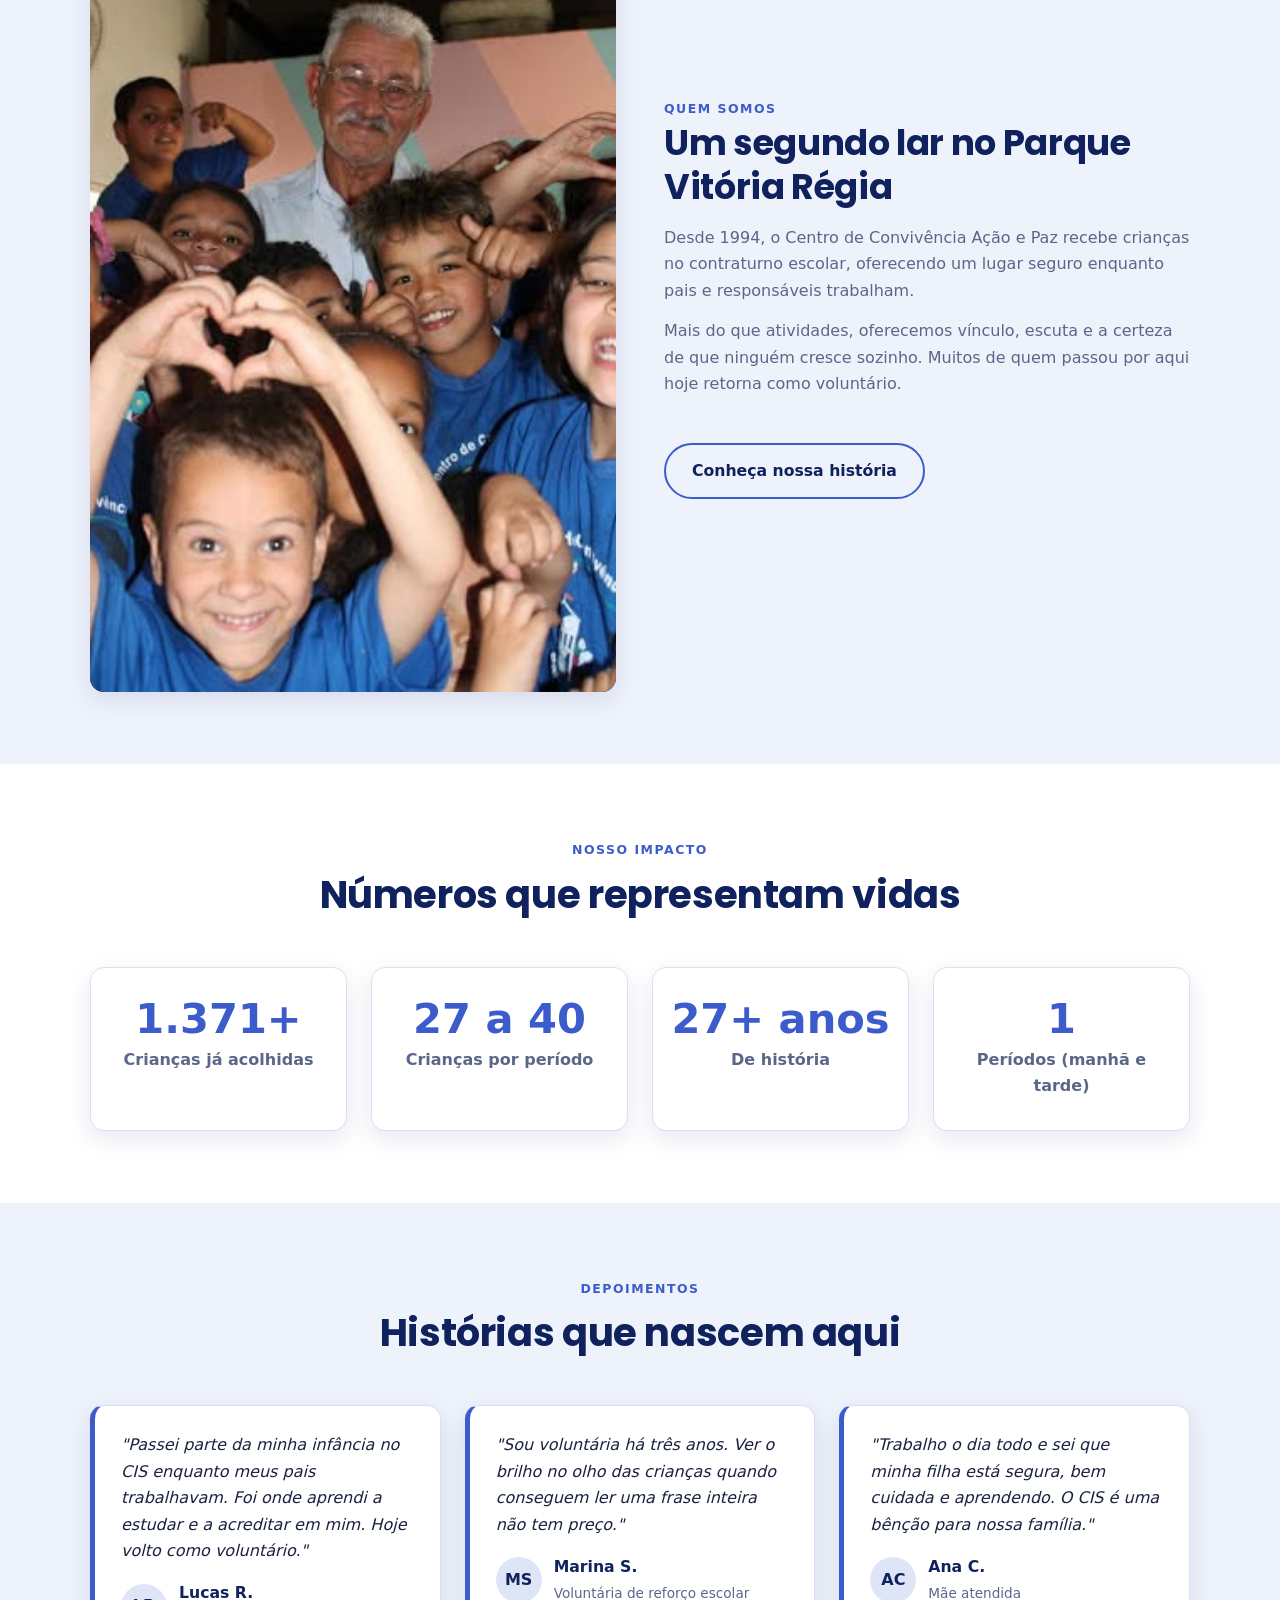
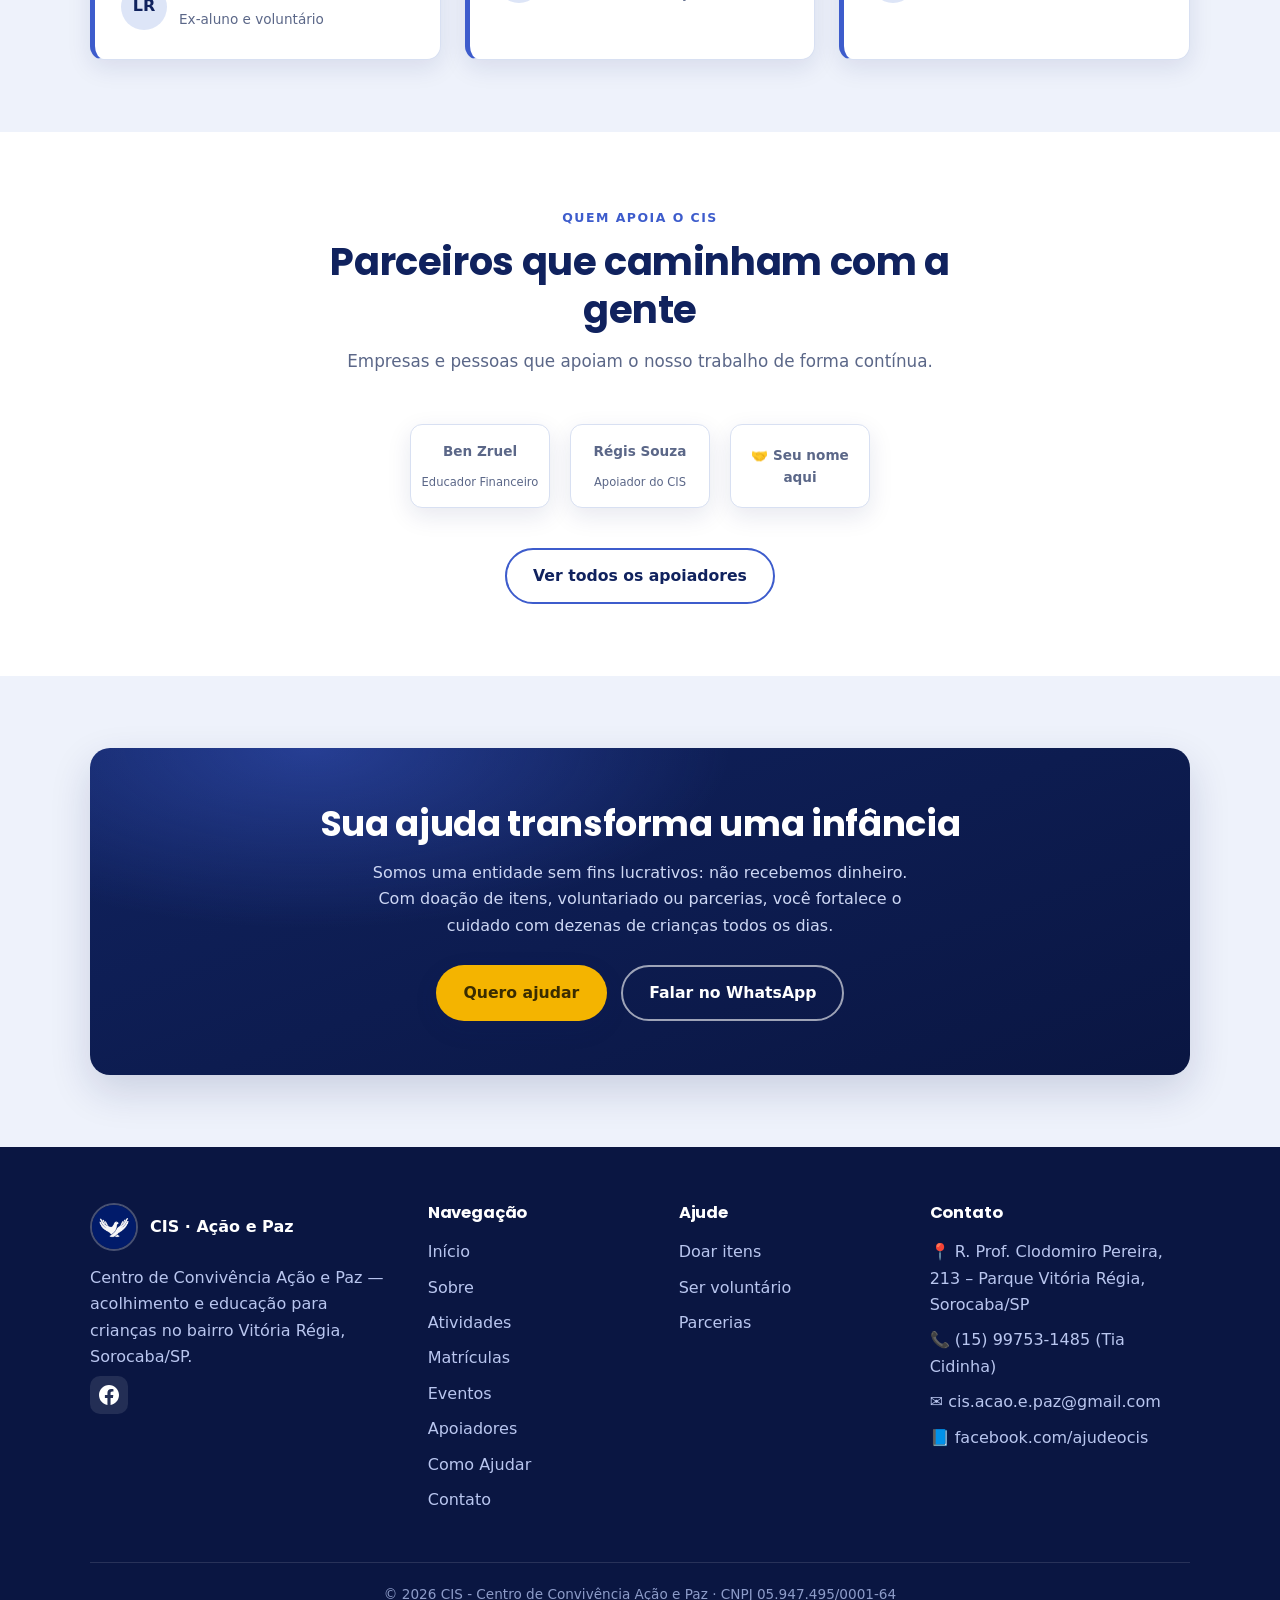
==== commit 18aec506: "adicionando mais um patrocinador" ====
--- a/index.html
+++ b/index.html
@@ -66,9 +66,7 @@
         <li><a href="sobre.html">Sobre</a></li>
         <li><a href="atividades.html">Atividades</a></li><li><a href="matriculas.html">Matrículas</a></li><li><a href="eventos.html">Eventos</a></li><li><a href="apoiadores.html">Apoiadores</a></li>
         <li><a href="como-ajudar.html">Como Ajudar</a></li>
-        <li><a href="contato.html">Contato</a></li>
-        <li><a href="como-ajudar.html" class="btn btn-gold">Ajudar</a></li>
-      </ul>
+        <li><a href="contato.html">Contato</a></li>      </ul>
     </nav>
   </header>
 
@@ -190,6 +188,7 @@
       </div>
       <div class="partners-strip">
         <div class="partner-logo">Ben Zruel<br /><span style="font-weight:400;font-size:.72rem;color:var(--muted);">Educador Financeiro</span></div>
+        <div class="partner-logo">Régis Souza<br /><span style="font-weight:400;font-size:.72rem;color:var(--muted);">Apoiador do CIS</span></div>
         <div class="partner-logo" style="color:var(--muted);">🤝 Seu nome aqui</div>
       </div>
       <div class="text-center mt-40"><a href="apoiadores.html" class="btn btn-outline-navy">Ver todos os apoiadores</a></div>
